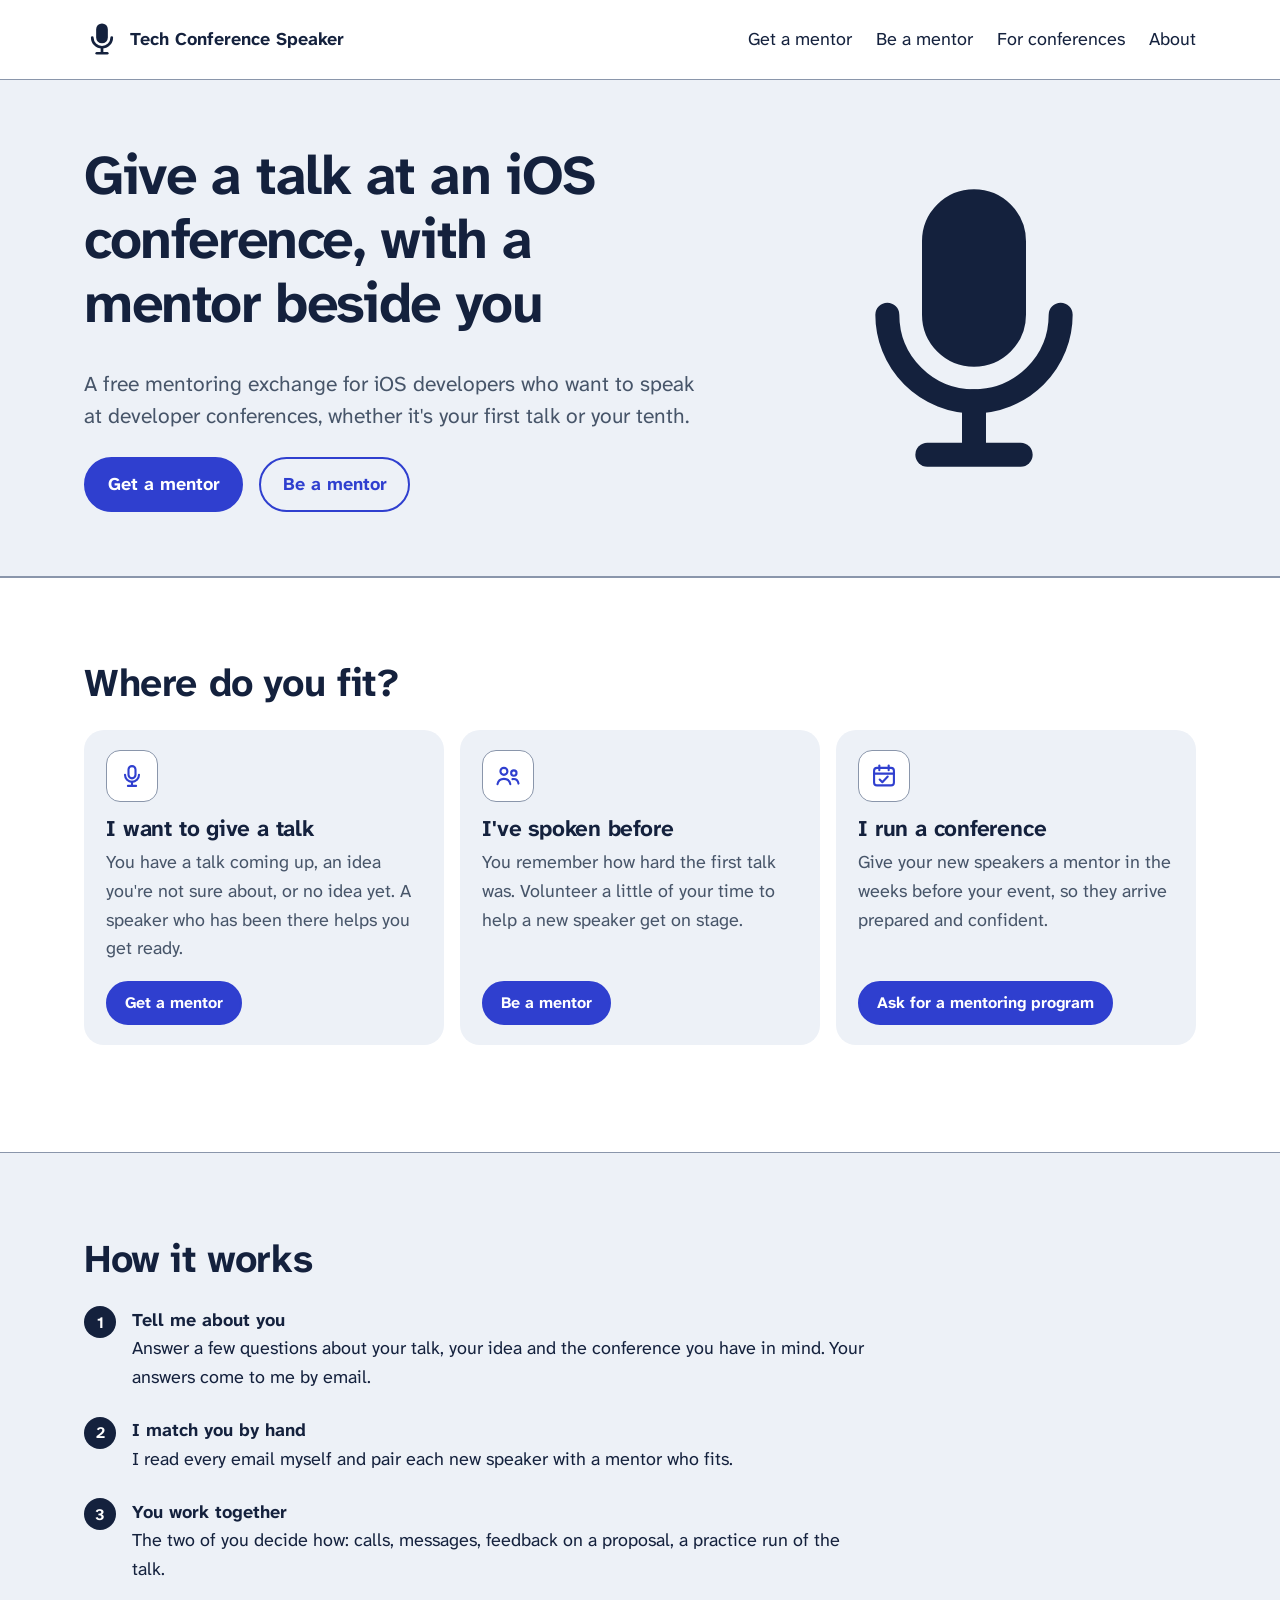
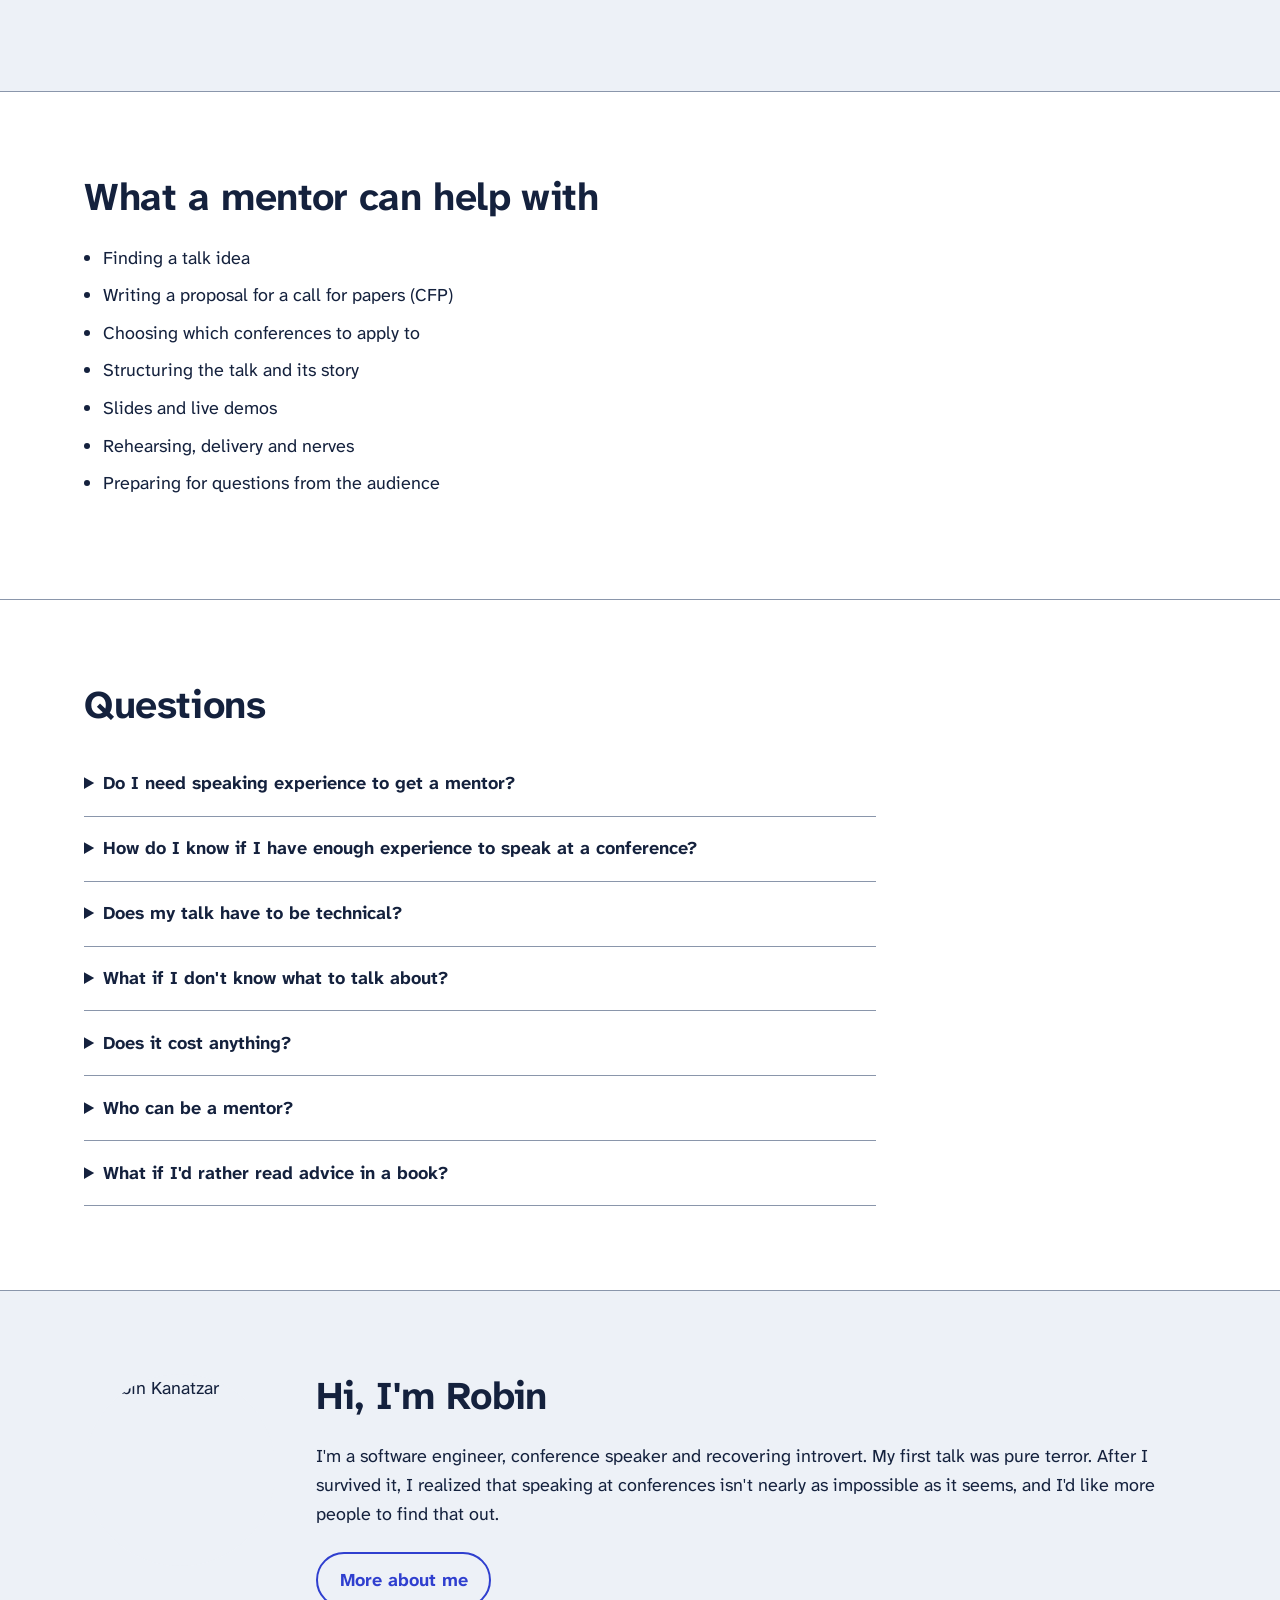
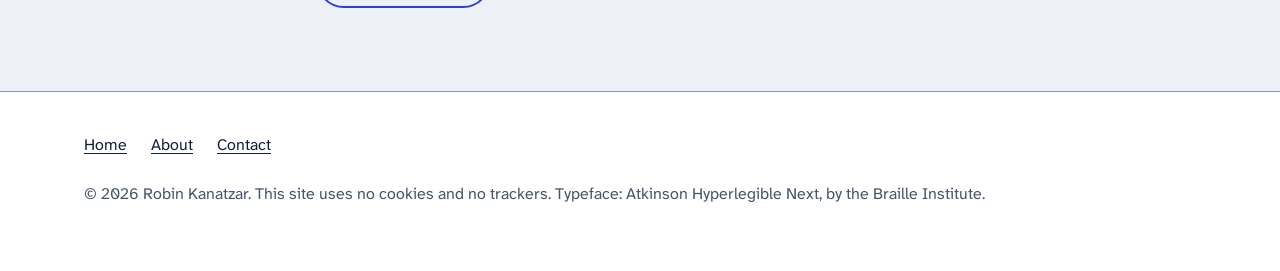
==== index.html @ 25e116e8 "First version: mentoring exchange for iOS conference speakers Home, Get a mentor, Be a mentor, For c" ====
<!DOCTYPE html>
<html lang="en">
<head>
<meta charset="utf-8">
<meta name="viewport" content="width=device-width, initial-scale=1">
<title>Tech Conference Speaker: mentoring for iOS developers who want to give a talk</title>
<meta name="description" content="A free mentoring exchange for iOS developers who want to speak at developer conferences. Get a mentor for your talk, volunteer as a mentor, or ask for a mentoring program for your conference.">
<link rel="canonical" href="https://techconferencespeaker.com/">
<meta property="og:title" content="Tech Conference Speaker: mentoring for iOS developers who want to give a talk">
<meta property="og:type" content="website">
<meta property="og:site_name" content="Tech Conference Speaker">
<meta property="og:url" content="https://techconferencespeaker.com/">
<meta property="og:description" content="A free mentoring exchange for iOS developers who want to speak at developer conferences. Get a mentor for your talk, volunteer as a mentor, or ask for a mentoring program for your conference.">
<link rel="preload" href="/fonts/atkinson-hyperlegible-next-latin-700-normal.woff2" as="font" type="font/woff2" crossorigin>
<link rel="stylesheet" href="/styles.css">
<link rel="icon" href="/favicon.svg" type="image/svg+xml">
</head>
<body>
<a class="skip" href="#main">Skip to content</a>
<header class="site-header">
  <div class="wrap">
    <a class="brand" href="/">Tech Conference Speaker</a>
    <nav class="site-nav" aria-label="Main">
      <ul>
        <li><a href="/speakers/">Get a mentor</a></li>
        <li><a href="/mentors/">Be a mentor</a></li>
        <li><a href="/conferences/">For conferences</a></li>
        <li><a href="/about/">About</a></li>
      </ul>
    </nav>
  </div>
</header>

<main id="main">
<section class="home-hero" aria-labelledby="page-title">
  <div class="wrap">
    <div class="hero-text">
      <h1 id="page-title">Give a talk at an iOS conference, with a mentor beside you</h1>
      <p class="lede">A free mentoring exchange for iOS developers who want to speak at developer conferences, whether it's your first talk or your tenth.</p>
      <div class="actions">
        <a class="button" href="/speakers/">Get a mentor</a>
        <a class="button secondary" href="/mentors/">Be a mentor</a>
      </div>
    </div>
    <span class="hero-mark" aria-hidden="true"></span>
  </div>
</section>

<section aria-labelledby="start">
  <div class="wrap">
    <h2 id="start">Where do you fit?</h2>
    <ul class="cards" role="list">
      <li class="card">
        <span class="card-icon" aria-hidden="true"><svg viewBox="0 0 24 24" width="28" height="28" fill="none" stroke="currentColor" stroke-width="1.8" stroke-linecap="round" stroke-linejoin="round"><path d="M12 3.5a3 3 0 0 0-3 3V11a3 3 0 0 0 6 0V6.5a3 3 0 0 0-3-3z"/><path d="M6 11a6 6 0 0 0 12 0"/><path d="M12 17v3.5"/><path d="M8.5 20.5h7"/></svg></span>
        <h3>I want to give a talk</h3>
        <p>You have a talk coming up, an idea you're not sure about, or no idea yet. A speaker who has been there helps you get ready.</p>
        <a class="button small" href="/speakers/">Get a mentor</a>
      </li>
      <li class="card">
        <span class="card-icon" aria-hidden="true"><svg viewBox="0 0 24 24" width="28" height="28" fill="none" stroke="currentColor" stroke-width="1.8" stroke-linecap="round" stroke-linejoin="round"><circle cx="8.5" cy="8" r="3"/><path d="M3 19c.6-3 2.8-4.5 5.5-4.5S13.400 16 14 19"/><circle cx="17" cy="9.500" r="2.300"/><path d="M15.800 14.700c2.600-.500 4.600.900 5.200 3.800"/></svg></span>
        <h3>I've spoken before</h3>
        <p>You remember how hard the first talk was. Volunteer a little of your time to help a new speaker get on stage.</p>
        <a class="button small" href="/mentors/">Be a mentor</a>
      </li>
      <li class="card">
        <span class="card-icon" aria-hidden="true"><svg viewBox="0 0 24 24" width="28" height="28" fill="none" stroke="currentColor" stroke-width="1.8" stroke-linecap="round" stroke-linejoin="round"><rect x="3.500" y="5" width="17" height="15" rx="2.500"/><path d="M3.500 10h17"/><path d="M8 3v4"/><path d="M16 3v4"/><path d="M8.300 15l2.300 2.300 4.600-4.800"/></svg></span>
        <h3>I run a conference</h3>
        <p>Give your new speakers a mentor in the weeks before your event, so they arrive prepared and confident.</p>
        <a class="button small" href="/conferences/">Ask for a mentoring program</a>
      </li>
    </ul>
  </div>
</section>

<section class="tinted" aria-labelledby="how">
  <div class="wrap">
    <h2 id="how">How it works</h2>
    <ol class="steps">
      <li><strong>Tell me about you</strong> Answer a few questions about your talk, your idea and the conference you have in mind. Your answers come to me by email.</li>
      <li><strong>I match you by hand</strong> I read every email myself and pair each new speaker with a mentor who fits.</li>
      <li><strong>You work together</strong> The two of you decide how: calls, messages, feedback on a proposal, a practice run of the talk.</li>
    </ol>
  </div>
</section>

<section aria-labelledby="help">
  <div class="wrap">
    <h2 id="help">What a mentor can help with</h2>
    <ul class="plain-list">
      <li>Finding a talk idea</li>
      <li>Writing a proposal for a call for papers (CFP)</li>
      <li>Choosing which conferences to apply to</li>
      <li>Structuring the talk and its story</li>
      <li>Slides and live demos</li>
      <li>Rehearsing, delivery and nerves</li>
      <li>Preparing for questions from the audience</li>
    </ul>
  </div>
</section>

<section aria-labelledby="faq">
  <div class="wrap">
    <h2 id="faq">Questions</h2>
    <details>
      <summary>Do I need speaking experience to get a mentor?</summary>
      <p>No. If you've never given a talk, you're exactly who this is for. If you've given a few and want to get better, you're welcome too.</p>
    </details>
    <details>
      <summary>How do I know if I have enough experience to speak at a conference?</summary>
      <p>You don't have to be an expert on everything. You need to know more than the audience about one little thing, and tell your own story.</p>
    </details>
    <details>
      <summary>Does my talk have to be technical?</summary>
      <p>Not at all. Conferences accept talks about soft skills and personal stories all the time.</p>
    </details>
    <details>
      <summary>What if I don't know what to talk about?</summary>
      <p>Say so when you write to me. Finding an idea is one of the things a mentor can help with, and most people have several good talk ideas without realizing it.</p>
    </details>
    <details>
      <summary>Does it cost anything?</summary>
      <p>No. Mentors are volunteers, and getting a mentor is free.</p>
    </details>
    <details>
      <summary>Who can be a mentor?</summary>
      <p>Anyone who has spoken at a developer conference and wants to help someone else do it. You don't need to be a famous speaker.</p>
    </details>
    <details>
      <summary>What if I'd rather read advice in a book?</summary>
      <p>As an introvert, I understand. I wrote a book called <a href="https://8149300343616.gumroad.com/l/tech-talks">Tech Talks</a> that takes you through it one step at a time.</p>
    </details>
  </div>
</section>

<section class="tinted" aria-labelledby="robin">
  <div class="wrap about-split">
    <img class="portrait" src="https://robinkanatzar.com/assets/images/image03.jpg" alt="Robin Kanatzar" width="192" height="192" loading="lazy">
    <div>
      <h2 id="robin">Hi, I'm Robin</h2>
      <p>I'm a software engineer, conference speaker and recovering introvert. My first talk was pure terror. After I survived it, I realized that speaking at conferences isn't nearly as impossible as it seems, and I'd like more people to find that out.</p>
      <div class="actions"><a class="button secondary" href="/about/">More about me</a></div>
    </div>
  </div>
</section>
</main>

<footer class="site-footer">
  <div class="wrap">
    <ul>
      <li><a href="/">Home</a></li>
      <li><a href="/about/">About</a></li>
      <li><a href="mailto:hello@robinkanatzar.com">Contact<span class="sr-only"> (opens your email app)</span></a></li>
    </ul>
    <p>© 2026 Robin Kanatzar. This site uses no cookies and no trackers. Typeface: Atkinson Hyperlegible Next, by the Braille Institute.</p>
  </div>
</footer>
</body>
</html>
---- styles.css ----
/* Tech Conference Speaker — site styles. Same design as zerotoaccessible.com.
   Type: Atkinson Hyperlegible Next (Braille Institute; made for low-vision readers), self-hosted.
   Sizes in rem so the whole page follows the reader's browser text size. */

@font-face { font-family: "Atkinson Next"; font-weight: 400; font-display: swap;
  src: url("fonts/atkinson-hyperlegible-next-latin-400-normal.woff2") format("woff2"); unicode-range: U+0000-00FF, U+0131, U+0152-0153, U+02BB-02BC, U+02C6, U+02DA, U+02DC, U+2000-206F, U+20AC, U+2122, U+2191, U+2193, U+2212, U+2215, U+FEFF, U+FFFD; }
@font-face { font-family: "Atkinson Next"; font-weight: 700; font-display: swap;
  src: url("fonts/atkinson-hyperlegible-next-latin-700-normal.woff2") format("woff2"); unicode-range: U+0000-00FF, U+0131, U+0152-0153, U+02BB-02BC, U+02C6, U+02DA, U+02DC, U+2000-206F, U+20AC, U+2122, U+2191, U+2193, U+2212, U+2215, U+FEFF, U+FFFD; }
@font-face { font-family: "Atkinson Next"; font-weight: 400; font-display: swap;
  src: url("fonts/atkinson-hyperlegible-next-latin-ext-400-normal.woff2") format("woff2"); unicode-range: U+0100-02AF, U+0304, U+0308, U+0329, U+1E00-1E9F, U+1EF2-1EFF, U+2020, U+20A0-20AB, U+20AD-20C0, U+2113, U+2C60-2C7F, U+A720-A7FF; }
@font-face { font-family: "Atkinson Next"; font-weight: 700; font-display: swap;
  src: url("fonts/atkinson-hyperlegible-next-latin-ext-700-normal.woff2") format("woff2"); unicode-range: U+0100-02AF, U+0304, U+0308, U+0329, U+1E00-1E9F, U+1EF2-1EFF, U+2020, U+20A0-20AB, U+20AD-20C0, U+2113, U+2C60-2C7F, U+A720-A7FF; }

:root {
  color-scheme: light dark;
  --ink: #14213d;        /* text, 15.9:1 on paper */
  --paper: #ffffff;
  --mist: #edf1f7;       /* panels and cards */
  --line: #8a96ab;       /* borders, 3.1:1 on paper */
  --muted: #475569;      /* secondary text, 7.6:1 on paper, 6.7:1 on mist */
  --accent: #2f3fcf;     /* links and the main button, 7.1:1; white on it 7.1:1 */
  --accent-ink: #ffffff;
  --font: "Atkinson Next", -apple-system, BlinkMacSystemFont, "Segoe UI", Roboto, sans-serif;
  --measure: 66ch;
}
@media (prefers-color-scheme: dark) {
  :root {
    --ink: #eef2f8; --paper: #0f1626; --mist: #1a2438; --line: #6f7d96; --muted: #b8c2d3;
    --accent: #9fb0ff; --accent-ink: #0f1626;
  }
}

* { box-sizing: border-box; }
html { font-size: 100%; }
body {
  margin: 0; background: var(--paper); color: var(--ink);
  font: 400 1.125rem/1.6 var(--font);
  -webkit-text-size-adjust: 100%; text-size-adjust: 100%;
}
img, svg { max-width: 100%; }
a { color: var(--accent); text-underline-offset: 0.18em; text-decoration-thickness: 0.08em; }
a:hover { text-decoration-thickness: 0.14em; }
:focus-visible { outline: 3px solid var(--accent); outline-offset: 3px; border-radius: 2px; }

.skip { position: absolute; left: 1rem; top: -10rem; background: var(--paper); color: var(--accent); padding: 0.75rem 1rem; z-index: 10; }
.skip:focus { top: 1rem; }
.sr-only { position: absolute; width: 1px; height: 1px; padding: 0; margin: -1px; overflow: hidden; clip: rect(0 0 0 0); clip-path: inset(50%); white-space: nowrap; border: 0; }

.wrap { max-width: 72rem; margin: 0 auto; padding: 0 1.25rem; }
.muted { color: var(--muted); }
.fine { color: var(--muted); font-size: 0.95rem; }

/* Header and tabs. The current tab is marked with aria-current="page" and a bar. */
.site-header { border-bottom: 1px solid var(--line); }
.site-header .wrap { display: flex; flex-wrap: wrap; gap: 0.5rem 2rem; align-items: center; justify-content: space-between; padding-block: 1rem; }
.brand { display: inline-flex; align-items: center; gap: 0.6rem; font-weight: 700; font-size: 1.125rem; color: var(--ink); text-decoration: none; }
/* The logo is white on transparent; used as a mask it takes the text colour in light and dark mode. */
.brand::before {
  content: ""; flex: none; width: 2.25rem; height: 2.25rem; background-color: currentColor;
  -webkit-mask: url("/assets/mic.svg") center / contain no-repeat;
          mask: url("/assets/mic.svg") center / contain no-repeat;
}
.site-nav ul { list-style: none; margin: 0; padding: 0; display: flex; flex-wrap: wrap; gap: 0.25rem 1.5rem; }
.site-nav a { color: var(--ink); text-decoration: none; display: inline-block; padding-block: 0.55rem 0.4rem; border-bottom: 3px solid transparent; }
.site-nav a:hover { text-decoration: underline; }
.site-nav a[aria-current="page"] { border-bottom-color: var(--accent); font-weight: 700; text-decoration: none; }

/* Type scale (1.25) */
h1, h2, h3 { line-height: 1.15; letter-spacing: -0.01em; margin: 0 0 0.6em; }
h1 { font-size: clamp(2.25rem, 1.4rem + 2.6vw, 3.5rem); font-weight: 700; letter-spacing: -0.025em; }
h2 { font-size: clamp(1.75rem, 1.4rem + 1.4vw, 2.44rem); scroll-margin-top: 1rem; }
h3 { font-size: 1.4rem; }
p { margin: 0 0 1em; }
.lede { font-size: 1.32rem; line-height: 1.5; color: var(--muted); max-width: 44ch; }

section { padding-block: clamp(3rem, 2rem + 4vw, 5.5rem); }
section + section { border-top: 1px solid var(--line); }
section .wrap > p, section .wrap > h3, section .wrap > ul.plain-list { max-width: var(--measure); }
.page-head { padding-block: clamp(2.5rem, 2rem + 3vw, 4.5rem) 0; }
.page-head + section { border-top: 0; }
.tinted { background: var(--mist); }

/* Buttons: links or buttons, at least 44 px tall */
.actions { display: flex; flex-wrap: wrap; gap: 0.75rem 1rem; margin-top: 1.5rem; }
.button {
  display: inline-flex; align-items: center; justify-content: center; min-height: 3rem;
  padding: 0.7rem 1.35rem; border-radius: 999px; font: inherit; font-weight: 700; text-decoration: none;
  border: 2px solid var(--accent); background: var(--accent); color: var(--accent-ink); cursor: pointer;
}
.button:hover { filter: brightness(1.08); }
.button.secondary { background: transparent; color: var(--accent); }
.button.small { min-height: 2.75rem; padding: 0.45rem 1.05rem; font-size: 1rem; }

/* Home hero */
.home-hero { --hero-mark: var(--ink); background: var(--mist); border-bottom: 1px solid var(--line); padding-block: 0; overflow: hidden; }
@media (prefers-color-scheme: dark) { .home-hero { --hero-mark: var(--accent); } }
.home-hero .wrap { display: grid; gap: 0 3rem; align-items: center; }
.hero-text { padding-block: clamp(2.5rem, 2rem + 3vw, 4rem) 1rem; }
.home-hero h1 { max-width: 17ch; }
.home-hero .lede { max-width: 48ch; }
/* The big logo, drawn in the text colour (decorative) */
.hero-mark { justify-self: center; width: min(13rem, 60vw); aspect-ratio: 1; margin-bottom: 2.5rem; background-color: var(--hero-mark);
  -webkit-mask: url("/assets/mic.svg") center / contain no-repeat; mask: url("/assets/mic.svg") center / contain no-repeat; }
@media (min-width: 60rem) {
  .home-hero .wrap { grid-template-columns: 1.4fr 1fr; min-height: clamp(26rem, 36vw, 34rem); }
  .hero-text { padding-block: 4rem; }
  .hero-mark { width: min(20rem, 100%); margin: 3rem 0; }
}

/* Cards */
.cards { list-style: none; margin: 0 0 1.5rem; padding: 0; display: grid; gap: 1rem; }
@media (min-width: 60rem) { .cards { grid-template-columns: repeat(3, minmax(0, 1fr)); } }
.card { background: var(--mist); border-radius: 20px; padding: 1.25rem 1.4rem; display: flex; flex-direction: column; }
.tinted .card { background: var(--paper); }
.card h3 { margin-bottom: 0.4rem; }
.card p { color: var(--muted); }
.card .button { align-self: flex-start; margin-top: auto; }
.card-icon { display: grid; place-items: center; width: 3.25rem; height: 3.25rem; margin-bottom: 0.9rem;
  border-radius: 14px; background: var(--paper); color: var(--accent); border: 1px solid var(--line); }

/* Lists */
.plain-list { padding-left: 1.2rem; margin: 0 0 1em; }
.plain-list li { margin-bottom: 0.55rem; }
.steps { counter-reset: step; list-style: none; padding: 0; margin: 1.5rem 0 0; max-width: var(--measure); }
.steps > li { counter-increment: step; position: relative; padding-left: 3rem; margin-bottom: 1.5rem; }
.steps > li::before {
  content: counter(step); position: absolute; left: 0; top: 0.05rem; width: 2rem; height: 2rem; border-radius: 50%;
  background: var(--ink); color: var(--paper); font-weight: 700; display: grid; place-items: center; font-size: 1rem;
}
.steps strong { display: block; }

/* FAQ */
details { border-bottom: 1px solid var(--line); padding-block: 0.4rem; max-width: var(--measure); }
summary { cursor: pointer; font-weight: 700; padding-block: 0.7rem; min-height: 2.75rem; }
details p { margin-top: 0.25rem; }

/* Forms. Each form builds an email; nothing is stored on this site. */
.form { max-width: 38rem; margin-top: 1.5rem; }
.field { margin: 0 0 1.5rem; padding: 0; border: 0; min-width: 0; }
.field > label, .field > legend { display: block; font-weight: 700; padding: 0; margin-bottom: 0.25rem; }
.hint { display: block; color: var(--muted); font-size: 1rem; margin: 0 0 0.4rem; }
.optional { font-weight: 400; color: var(--muted); }
.field input[type="text"], .field input[type="url"], .field textarea {
  display: block; width: 100%; min-height: 3rem; padding: 0.6rem 0.9rem; font: inherit; color: var(--ink);
  background: var(--paper); border: 2px solid var(--ink); border-radius: 12px;
}
.field textarea { min-height: 7rem; resize: vertical; }
.choice { display: flex; gap: 0.75rem; align-items: center; min-height: 2.75rem; }
.choice input { width: 1.5rem; height: 1.5rem; margin: 0; flex: none; accent-color: var(--accent); }
.form-result { margin-top: 2rem; padding: 1.25rem 1.4rem; border: 2px solid var(--accent); border-radius: 20px; background: var(--mist); }
.form-result h3 { margin-top: 0; }
.form-result textarea { display: block; width: 100%; min-height: 12rem; padding: 0.6rem 0.9rem; font: inherit; font-size: 1rem; color: var(--ink);
  background: var(--paper); border: 2px solid var(--ink); border-radius: 12px; }

/* About: photo beside the text */
.about-split { display: grid; gap: 1.5rem 2.5rem; align-items: start; }
@media (min-width: 48rem) { .about-split { grid-template-columns: auto 1fr; } }
.portrait { width: 12rem; height: 12rem; max-width: 100%; border-radius: 50%; object-fit: cover; background: var(--mist); }
.connect-links { list-style: none; padding: 0; margin: 1rem 0 0; display: flex; flex-wrap: wrap; gap: 0.75rem; }
.connect-links a { display: inline-flex; align-items: center; min-height: 2.75rem; padding: 0.4rem 1.1rem;
  border: 2px solid var(--line); border-radius: 999px; text-decoration: none; color: var(--ink); font-weight: 700; }
.connect-links a:hover { border-color: var(--accent); color: var(--accent); }

/* Footer */
.site-footer { border-top: 1px solid var(--line); padding-block: 2rem 3rem; color: var(--muted); font-size: 1rem; }
.site-footer ul { list-style: none; padding: 0; margin: 0 0 1rem; display: flex; flex-wrap: wrap; gap: 0.25rem 1.5rem; }
.site-footer a { color: var(--ink); display: inline-block; padding-block: 0.5rem; }

@media (prefers-reduced-motion: no-preference) { html { scroll-behavior: smooth; } }
@media (prefers-contrast: more) { :root { --muted: var(--ink); --line: var(--ink); } }
@media (forced-colors: active) {
  .button { border: 2px solid ButtonText; }
  .brand::before, .hero-mark { background-color: CanvasText; }
  .card, .form-result { border: 1px solid CanvasText; }
  .card-icon { color: CanvasText; border-color: CanvasText; }
  .steps > li::before { border: 1px solid CanvasText; }
}
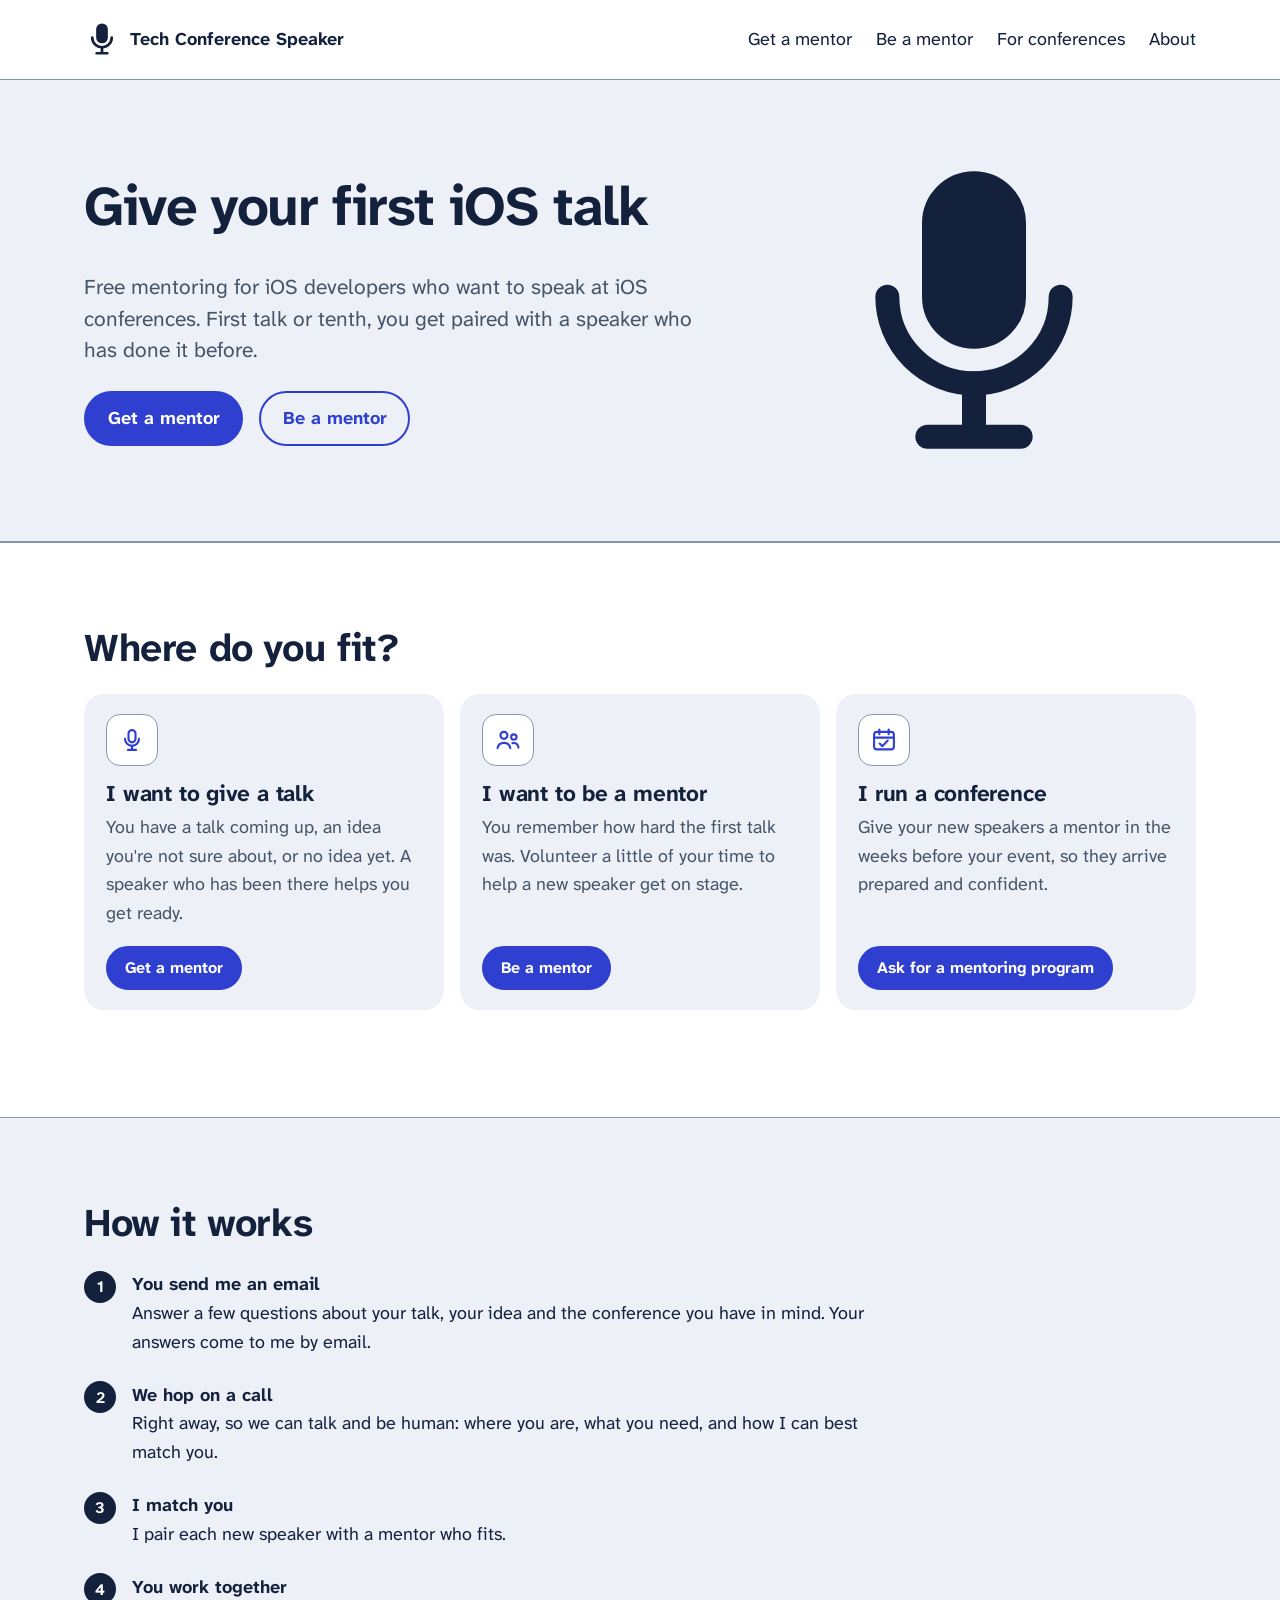
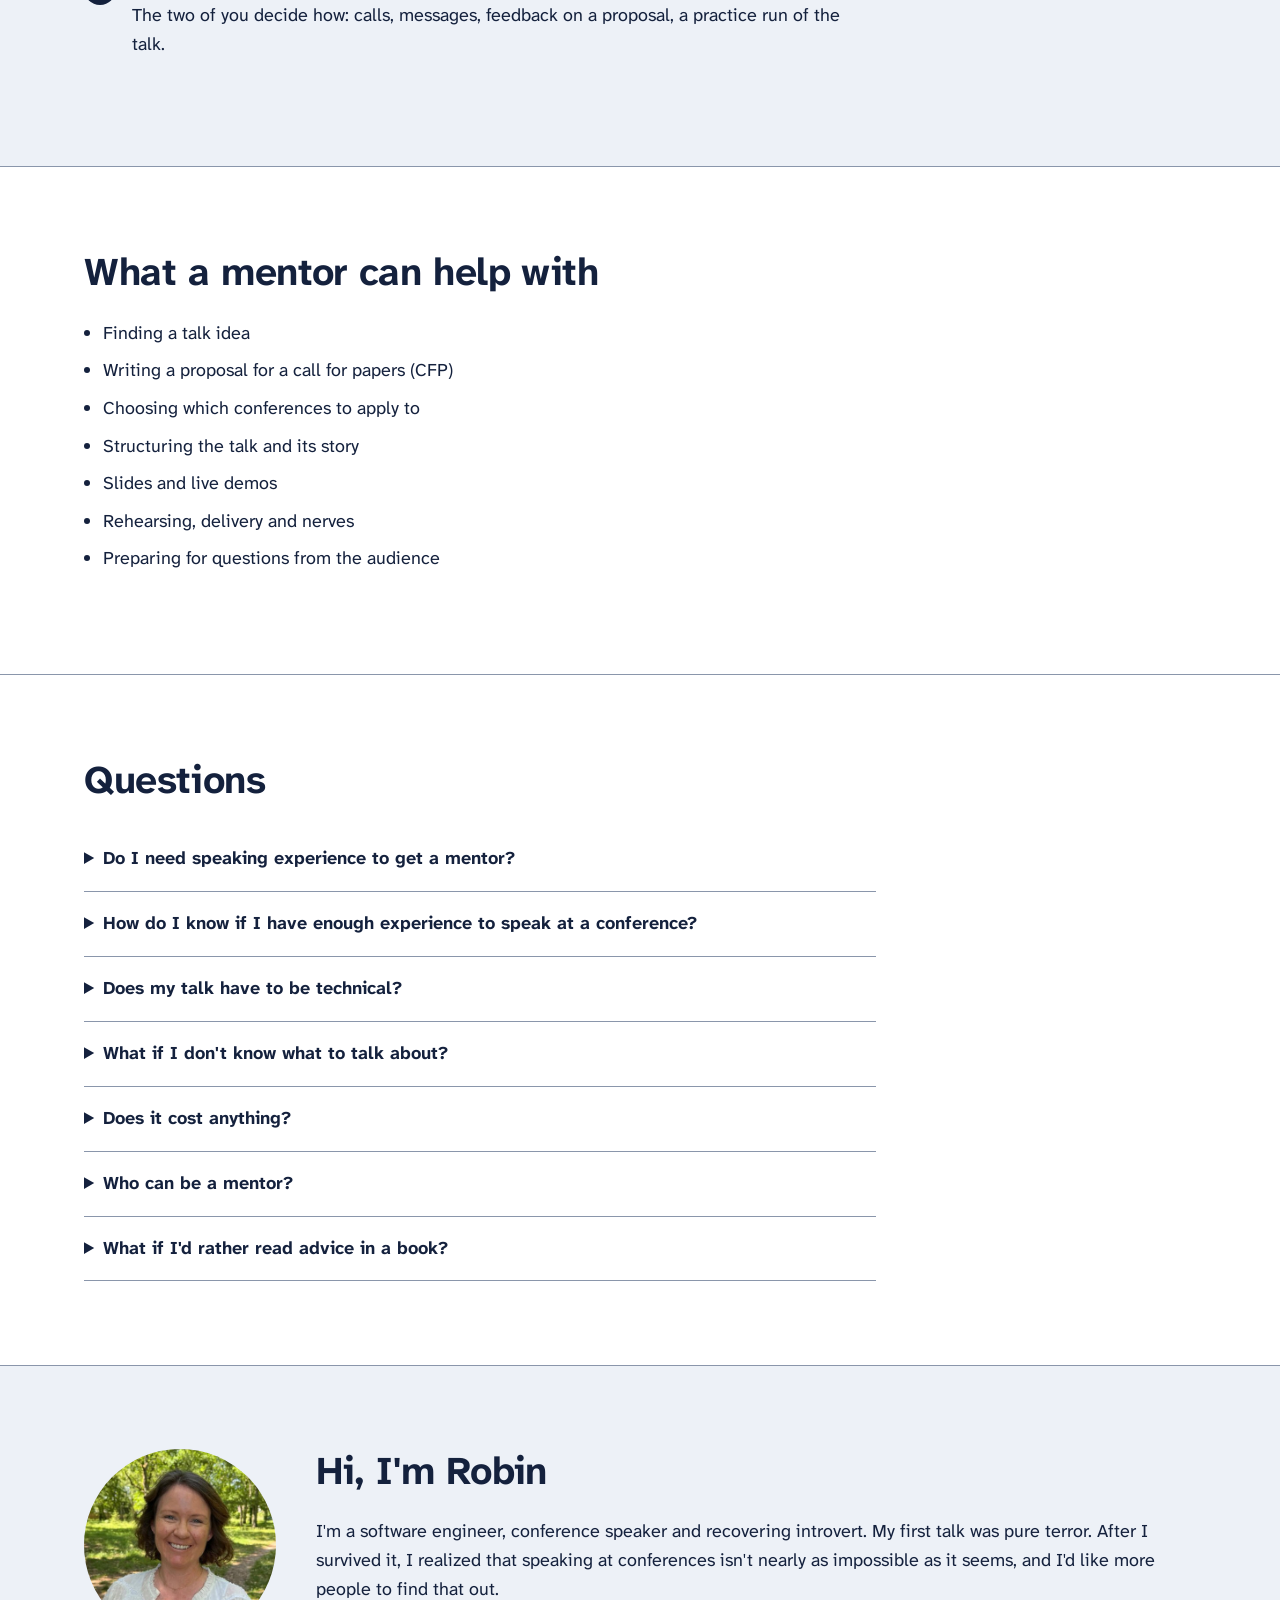
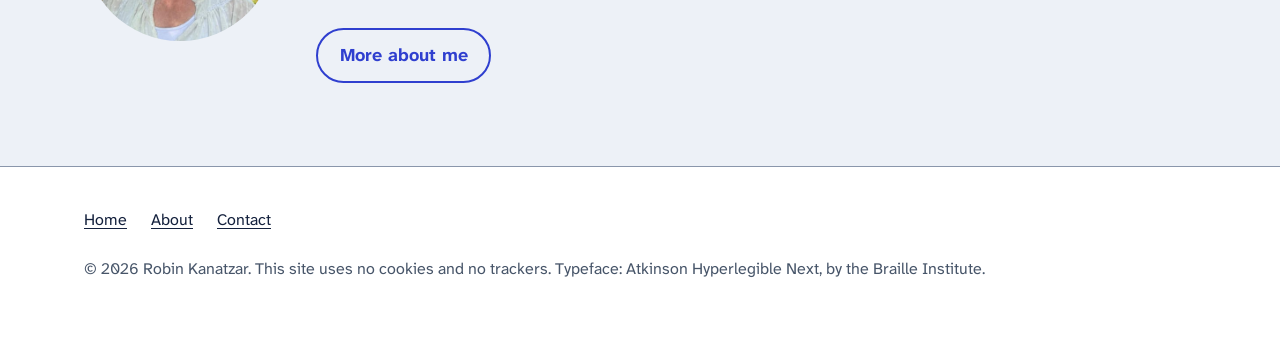
==== commit 45f90725: "Shorter headline, a call before matching, and Robin's photo hosted here - Headline: Give your first " ====
--- a/index.html
+++ b/index.html
@@ -35,8 +35,8 @@
 <section class="home-hero" aria-labelledby="page-title">
   <div class="wrap">
     <div class="hero-text">
-      <h1 id="page-title">Give a talk at an iOS conference, with a mentor beside you</h1>
-      <p class="lede">A free mentoring exchange for iOS developers who want to speak at developer conferences, whether it's your first talk or your tenth.</p>
+      <h1 id="page-title">Give your first iOS talk</h1>
+      <p class="lede">Free mentoring for iOS developers who want to speak at iOS conferences. First talk or tenth, you get paired with a speaker who has done it before.</p>
       <div class="actions">
         <a class="button" href="/speakers/">Get a mentor</a>
         <a class="button secondary" href="/mentors/">Be a mentor</a>
@@ -58,7 +58,7 @@
       </li>
       <li class="card">
         <span class="card-icon" aria-hidden="true"><svg viewBox="0 0 24 24" width="28" height="28" fill="none" stroke="currentColor" stroke-width="1.8" stroke-linecap="round" stroke-linejoin="round"><circle cx="8.5" cy="8" r="3"/><path d="M3 19c.6-3 2.8-4.5 5.5-4.5S13.400 16 14 19"/><circle cx="17" cy="9.500" r="2.300"/><path d="M15.800 14.700c2.600-.500 4.600.900 5.200 3.800"/></svg></span>
-        <h3>I've spoken before</h3>
+        <h3>I want to be a mentor</h3>
         <p>You remember how hard the first talk was. Volunteer a little of your time to help a new speaker get on stage.</p>
         <a class="button small" href="/mentors/">Be a mentor</a>
       </li>
@@ -76,8 +76,9 @@
   <div class="wrap">
     <h2 id="how">How it works</h2>
     <ol class="steps">
-      <li><strong>Tell me about you</strong> Answer a few questions about your talk, your idea and the conference you have in mind. Your answers come to me by email.</li>
-      <li><strong>I match you by hand</strong> I read every email myself and pair each new speaker with a mentor who fits.</li>
+      <li><strong>You send me an email</strong> Answer a few questions about your talk, your idea and the conference you have in mind. Your answers come to me by email.</li>
+      <li><strong>We hop on a call</strong> Right away, so we can talk and be human: where you are, what you need, and how I can best match you.</li>
+      <li><strong>I match you</strong> I pair each new speaker with a mentor who fits.</li>
       <li><strong>You work together</strong> The two of you decide how: calls, messages, feedback on a proposal, a practice run of the talk.</li>
     </ol>
   </div>
@@ -134,7 +135,7 @@
 
 <section class="tinted" aria-labelledby="robin">
   <div class="wrap about-split">
-    <img class="portrait" src="https://robinkanatzar.com/assets/images/image03.jpg" alt="Robin Kanatzar" width="192" height="192" loading="lazy">
+    <img class="portrait" src="/assets/robin.jpg" alt="Robin Kanatzar" width="192" height="192" loading="lazy">
     <div>
       <h2 id="robin">Hi, I'm Robin</h2>
       <p>I'm a software engineer, conference speaker and recovering introvert. My first talk was pure terror. After I survived it, I realized that speaking at conferences isn't nearly as impossible as it seems, and I'd like more people to find that out.</p>
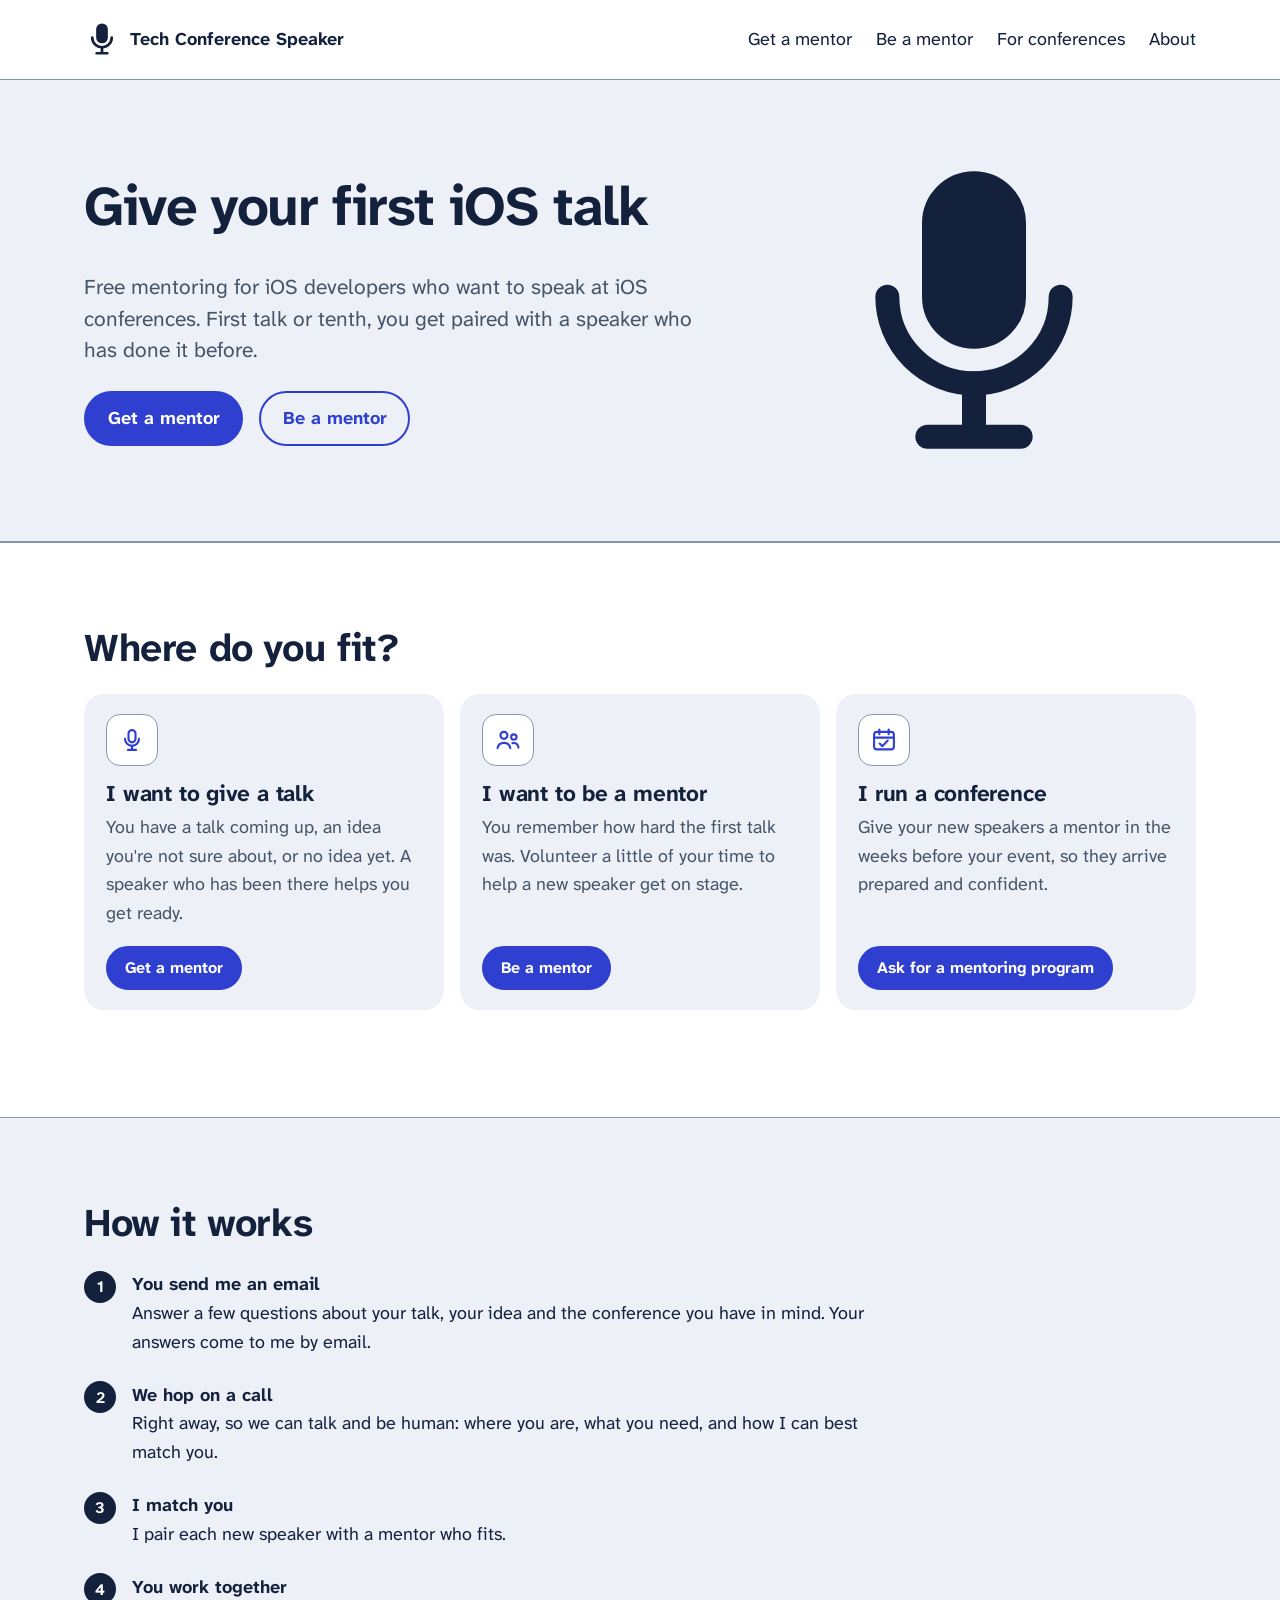
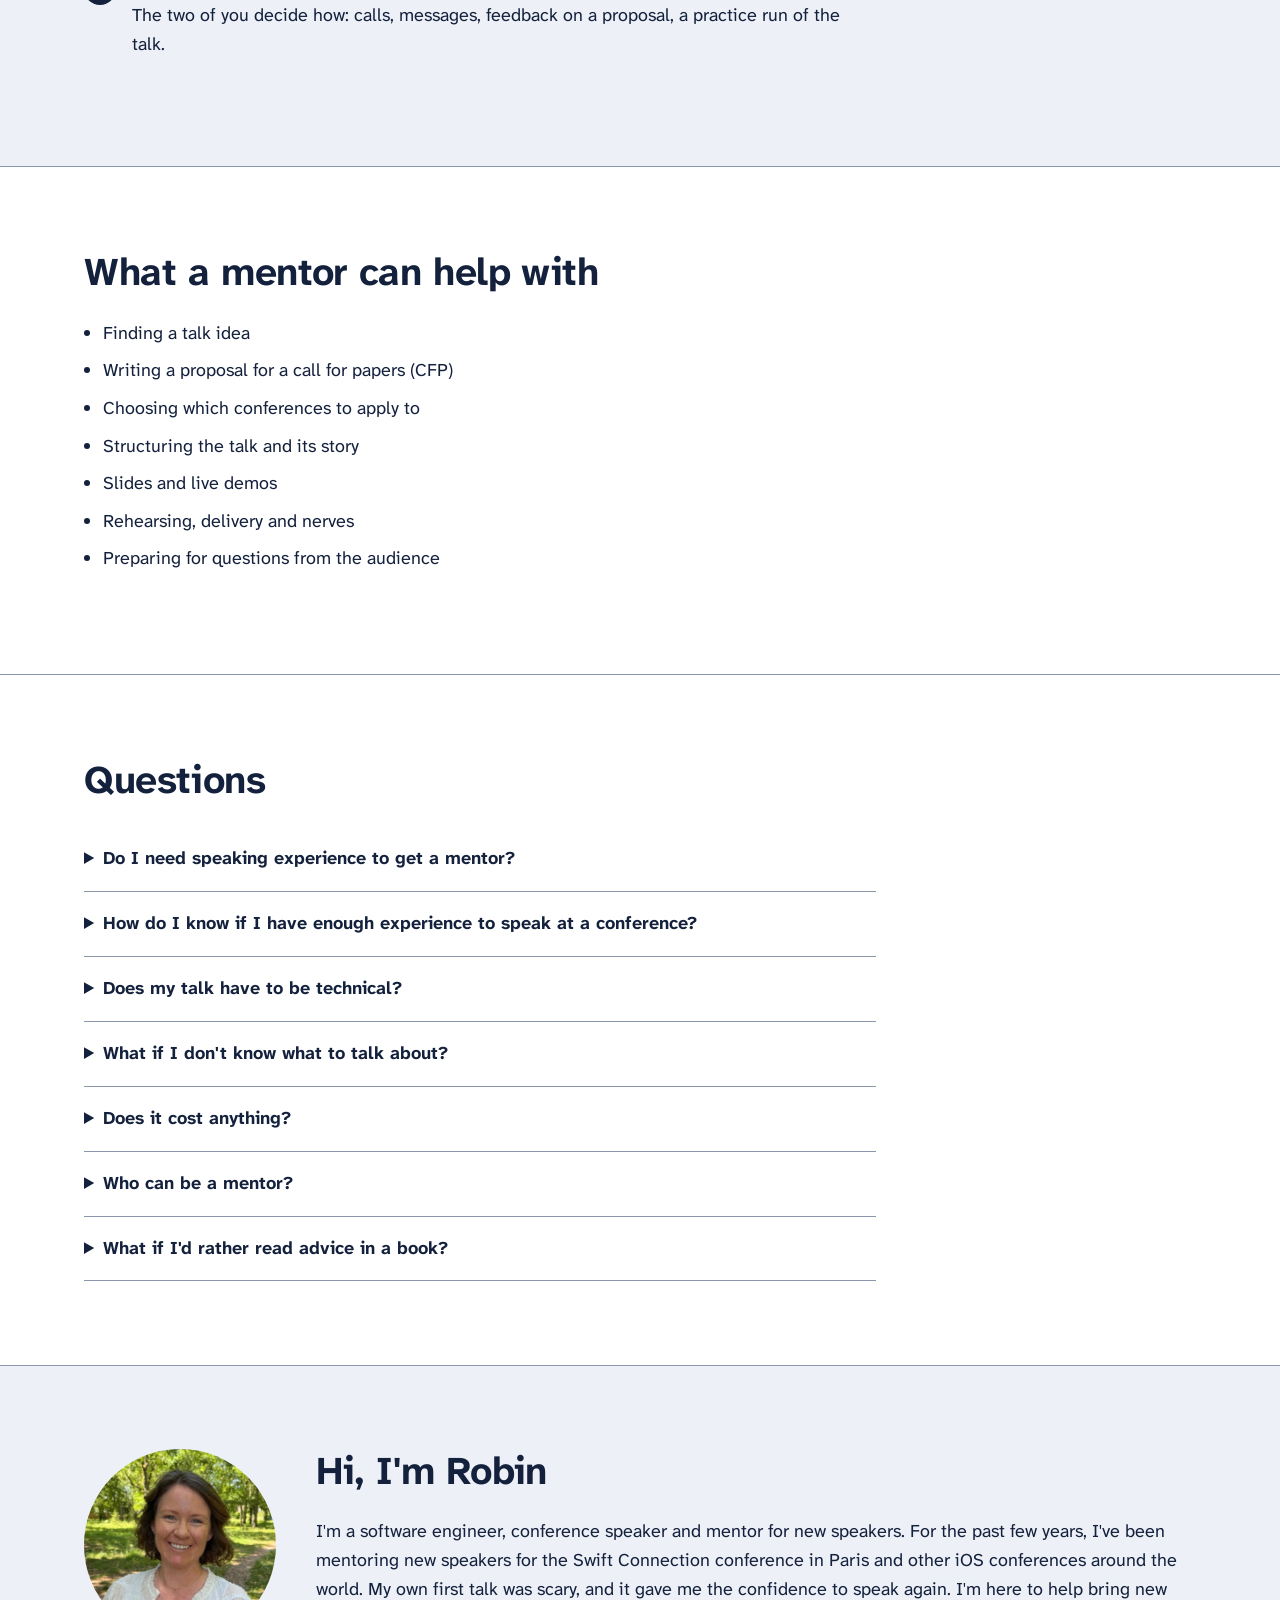
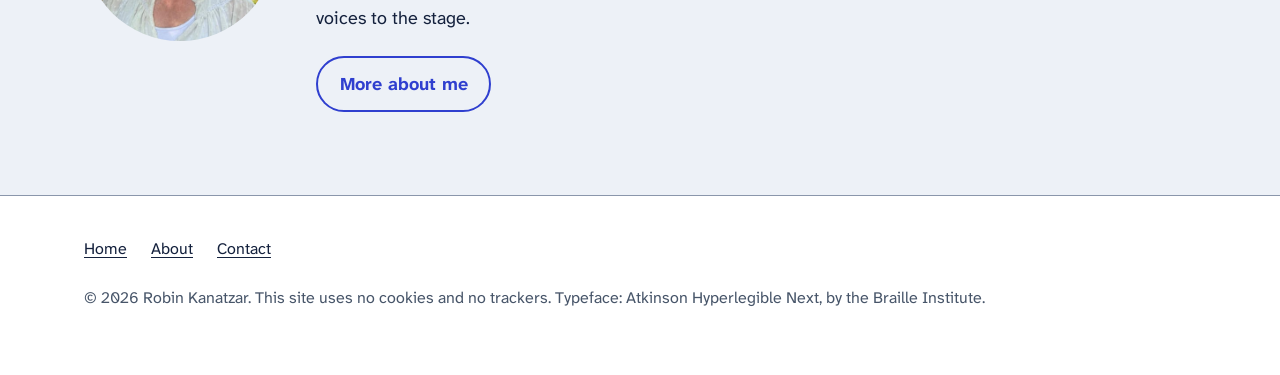
==== commit 4f4c37c0: "Conferences: mentoring for first-time speakers only; new About text; book cover - Remove the diversi" ====
--- a/index.html
+++ b/index.html
@@ -128,7 +128,13 @@
     </details>
     <details>
       <summary>What if I'd rather read advice in a book?</summary>
-      <p>As an introvert, I understand. I wrote a book called <a href="https://8149300343616.gumroad.com/l/tech-talks">Tech Talks</a> that takes you through it one step at a time.</p>
+      <div class="book-split">
+        <img class="book-cover" src="/assets/tech-talks-cover.jpg" alt="Cover of the book Tech Talks: How to get started speaking at technical conferences, by Robin Kanatzar. A silver microphone on a dark red background." width="480" height="766" loading="lazy">
+        <div>
+          <p>As an introvert, I understand. I wrote a book called Tech Talks that takes you through it one step at a time.</p>
+          <div class="actions"><a class="button secondary small" href="https://8149300343616.gumroad.com/l/tech-talks">Get Tech Talks on Gumroad</a></div>
+        </div>
+      </div>
     </details>
   </div>
 </section>
@@ -138,7 +144,7 @@
     <img class="portrait" src="/assets/robin.jpg" alt="Robin Kanatzar" width="192" height="192" loading="lazy">
     <div>
       <h2 id="robin">Hi, I'm Robin</h2>
-      <p>I'm a software engineer, conference speaker and recovering introvert. My first talk was pure terror. After I survived it, I realized that speaking at conferences isn't nearly as impossible as it seems, and I'd like more people to find that out.</p>
+      <p>I'm a software engineer, conference speaker and mentor for new speakers. For the past few years, I've been mentoring new speakers for the Swift Connection conference in Paris and other iOS conferences around the world. My own first talk was scary, and it gave me the confidence to speak again. I'm here to help bring new voices to the stage.</p>
       <div class="actions"><a class="button secondary" href="/about/">More about me</a></div>
     </div>
   </div>
--- a/styles.css
+++ b/styles.css
@@ -156,6 +156,12 @@
 .about-split { display: grid; gap: 1.5rem 2.5rem; align-items: start; }
 @media (min-width: 48rem) { .about-split { grid-template-columns: auto 1fr; } }
 .portrait { width: 12rem; height: 12rem; max-width: 100%; border-radius: 50%; object-fit: cover; background: var(--mist); }
+.book-split { display: grid; gap: 1.5rem 2.5rem; align-items: center; }
+@media (min-width: 36rem) { .book-split { grid-template-columns: auto 1fr; } }
+.book-split h2 { margin-top: 0; }
+.book-cover { width: 10rem; height: auto; max-width: 100%; border-radius: 6px; border: 1px solid var(--line); box-shadow: 0 6px 18px rgb(20 33 61 / 0.18); }
+details .book-split { margin-top: 0.75rem; }
+details .book-cover { width: 7rem; }
 .connect-links { list-style: none; padding: 0; margin: 1rem 0 0; display: flex; flex-wrap: wrap; gap: 0.75rem; }
 .connect-links a { display: inline-flex; align-items: center; min-height: 2.75rem; padding: 0.4rem 1.1rem;
   border: 2px solid var(--line); border-radius: 999px; text-decoration: none; color: var(--ink); font-weight: 700; }
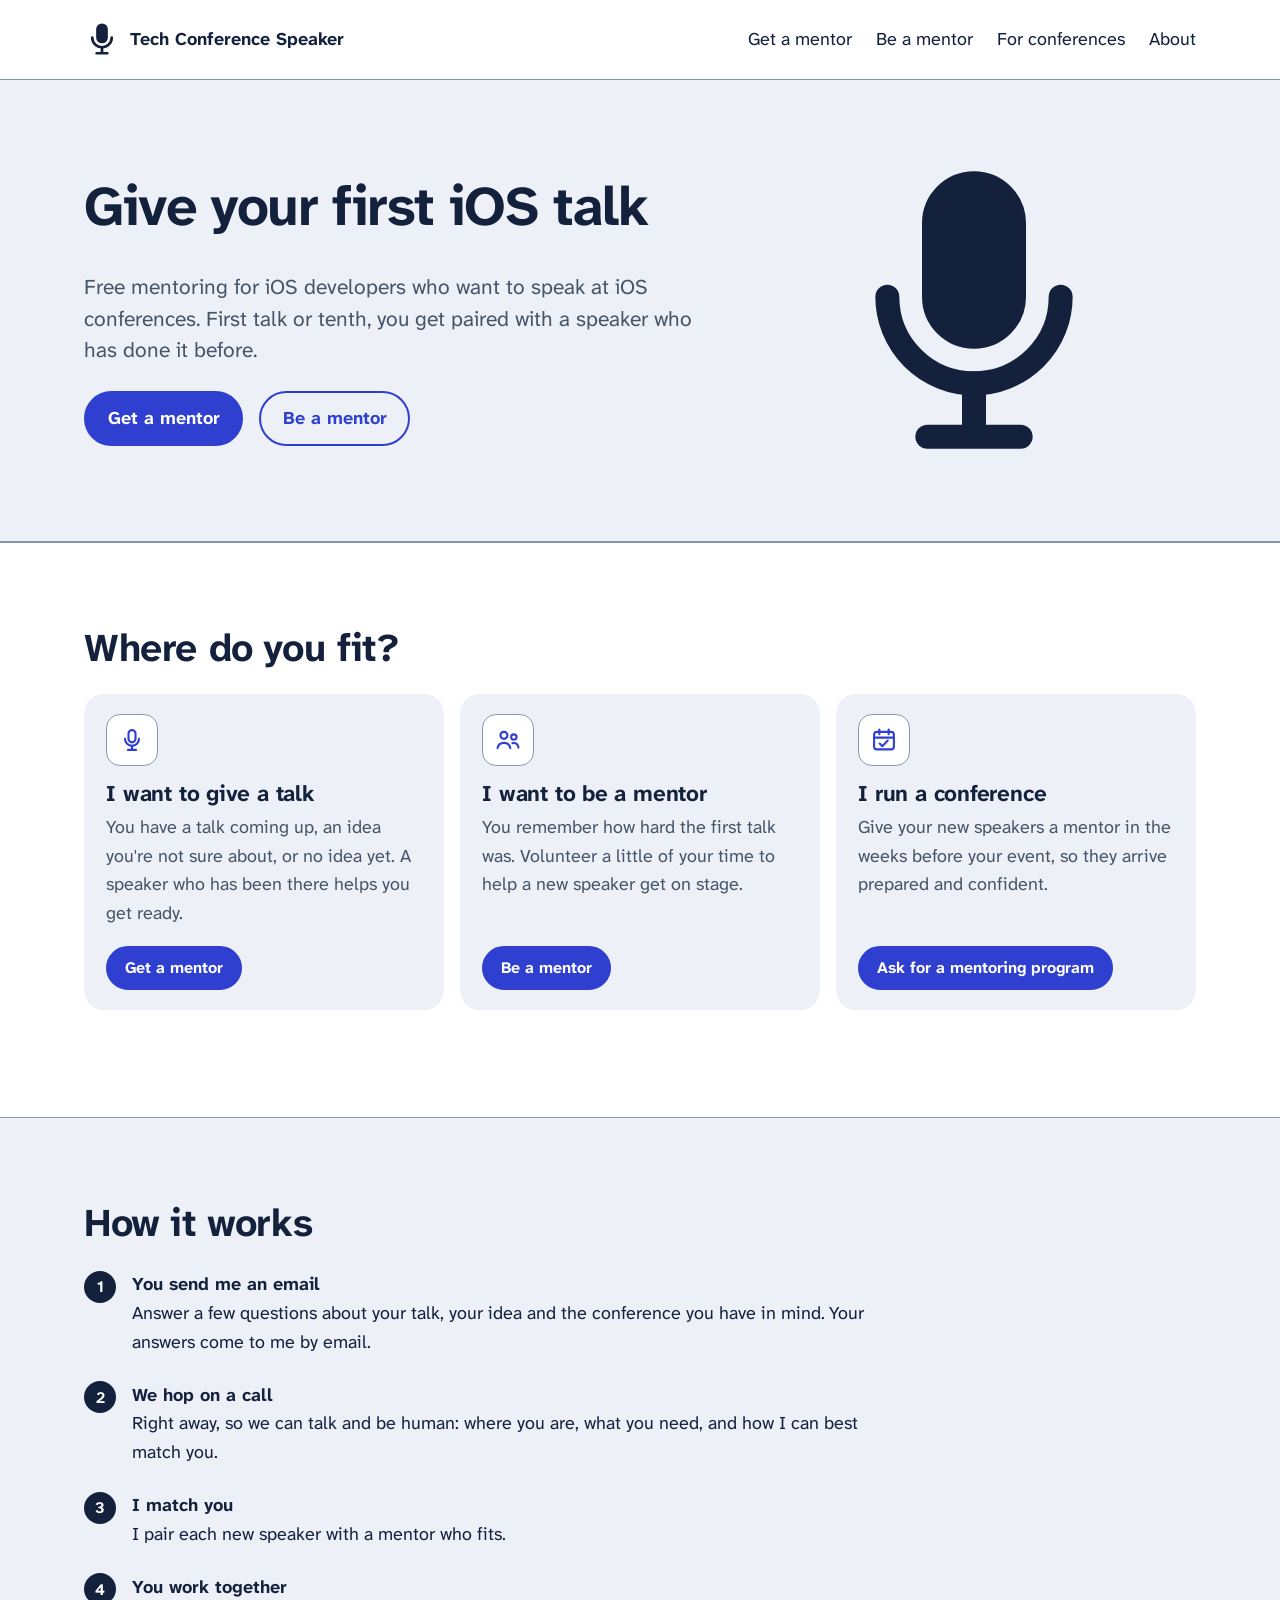
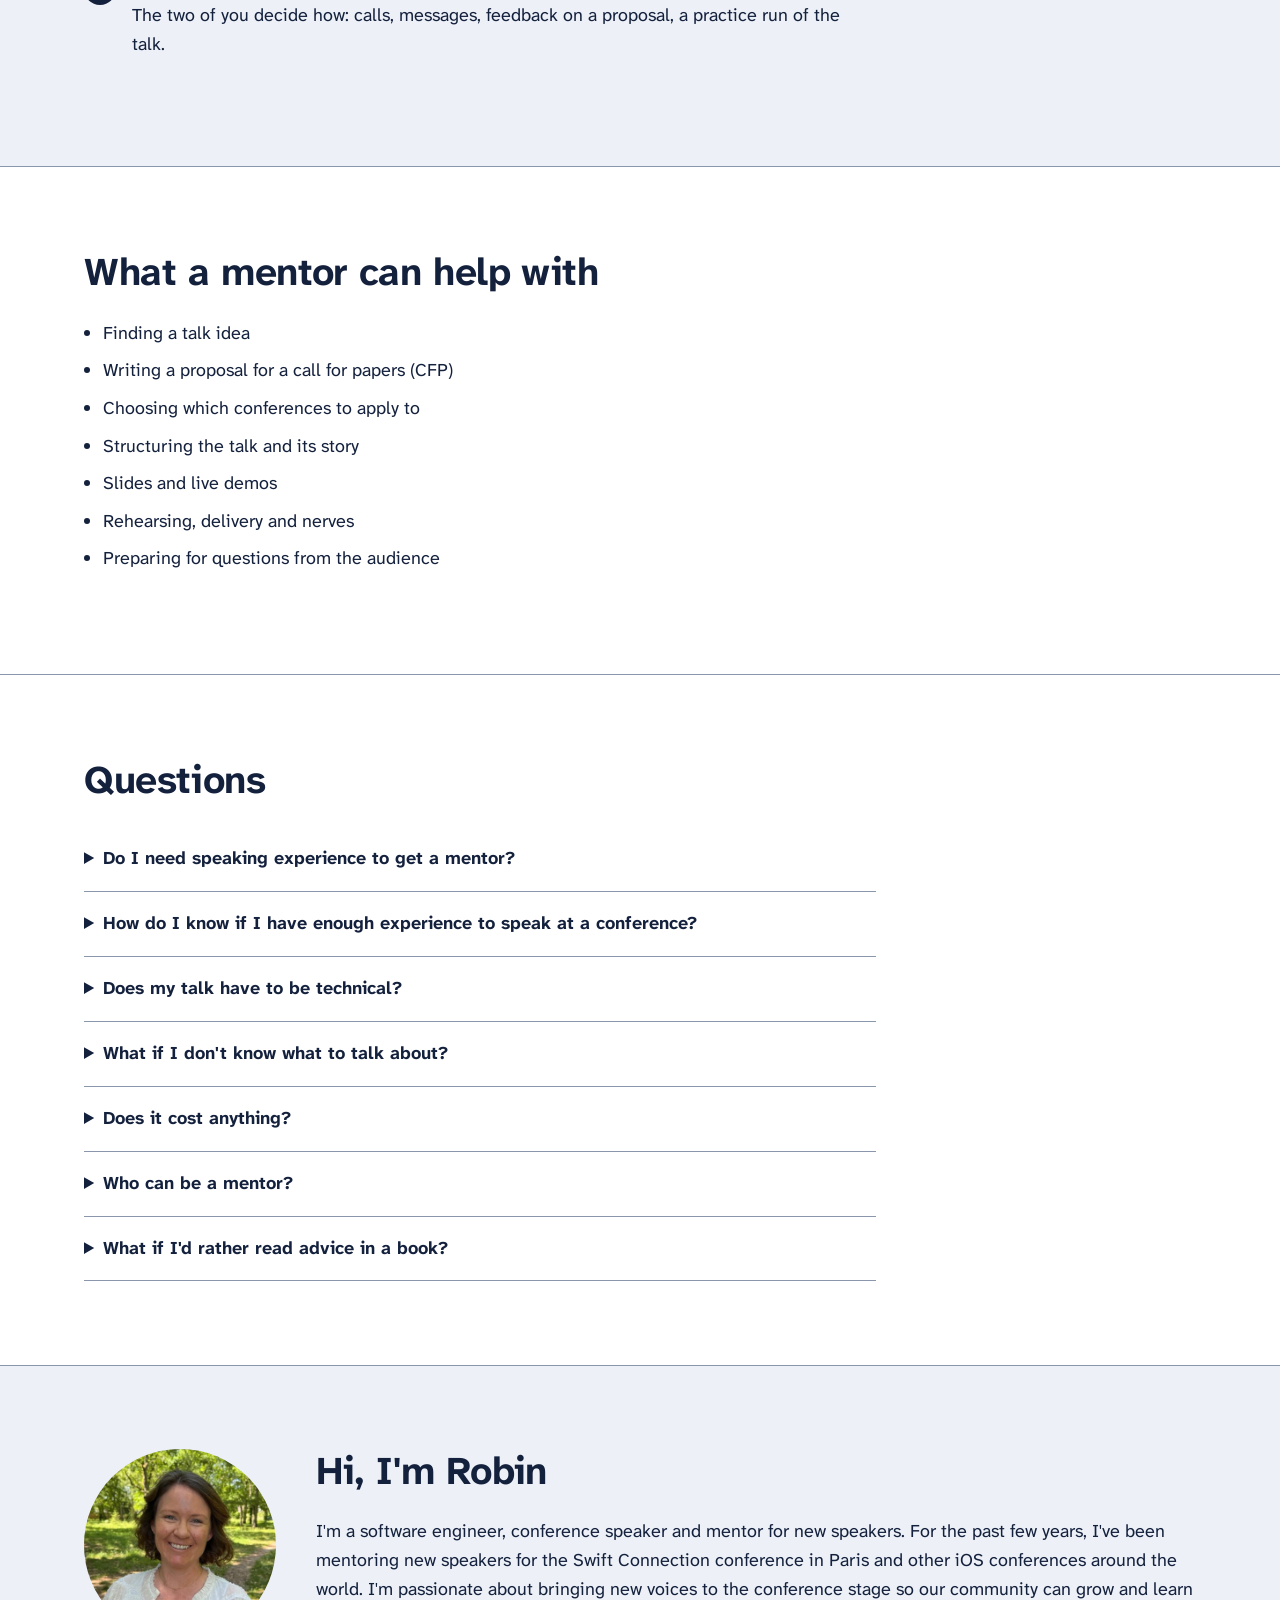
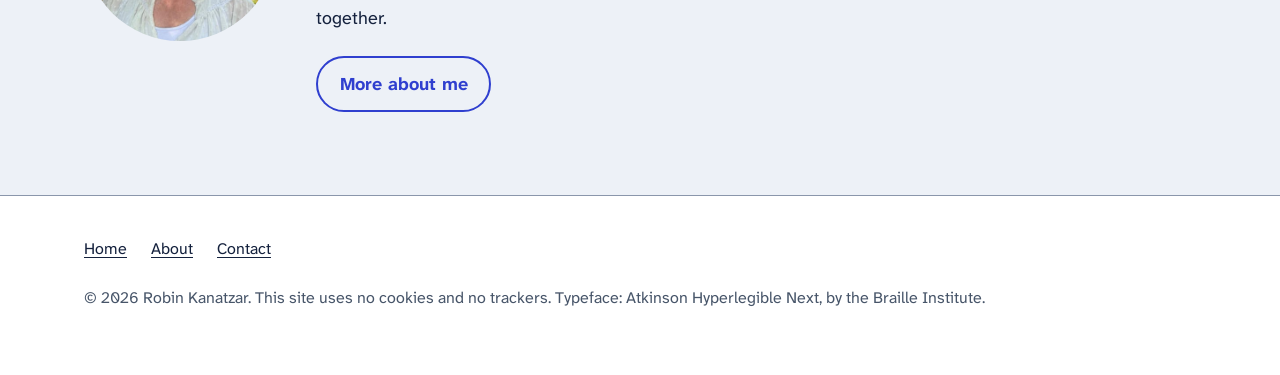
==== commit b6ce3d2e: "Home: new closing line in the About section Co-Authored-By: Claude Fable 5.2 <noreply@anthropic.com>" ====
--- a/index.html
+++ b/index.html
@@ -14,6 +14,7 @@
 <link rel="preload" href="/fonts/atkinson-hyperlegible-next-latin-700-normal.woff2" as="font" type="font/woff2" crossorigin>
 <link rel="stylesheet" href="/styles.css">
 <link rel="icon" href="/favicon.svg" type="image/svg+xml">
+  <script async src="https://cdn.telemetrydeck.com/websdk/telemetrydeck.min.js" data-app-id="FC92B370-BA26-4645-B8F5-B3A3AD2EBDC9"></script>
 </head>
 <body>
 <a class="skip" href="#main">Skip to content</a>
@@ -144,7 +145,7 @@
     <img class="portrait" src="/assets/robin.jpg" alt="Robin Kanatzar" width="192" height="192" loading="lazy">
     <div>
       <h2 id="robin">Hi, I'm Robin</h2>
-      <p>I'm a software engineer, conference speaker and mentor for new speakers. For the past few years, I've been mentoring new speakers for the Swift Connection conference in Paris and other iOS conferences around the world. My own first talk was scary, and it gave me the confidence to speak again. I'm here to help bring new voices to the stage.</p>
+      <p>I'm a software engineer, conference speaker and mentor for new speakers. For the past few years, I've been mentoring new speakers for the Swift Connection conference in Paris and other iOS conferences around the world. I'm passionate about bringing new voices to the conference stage so our community can grow and learn together.</p>
       <div class="actions"><a class="button secondary" href="/about/">More about me</a></div>
     </div>
   </div>
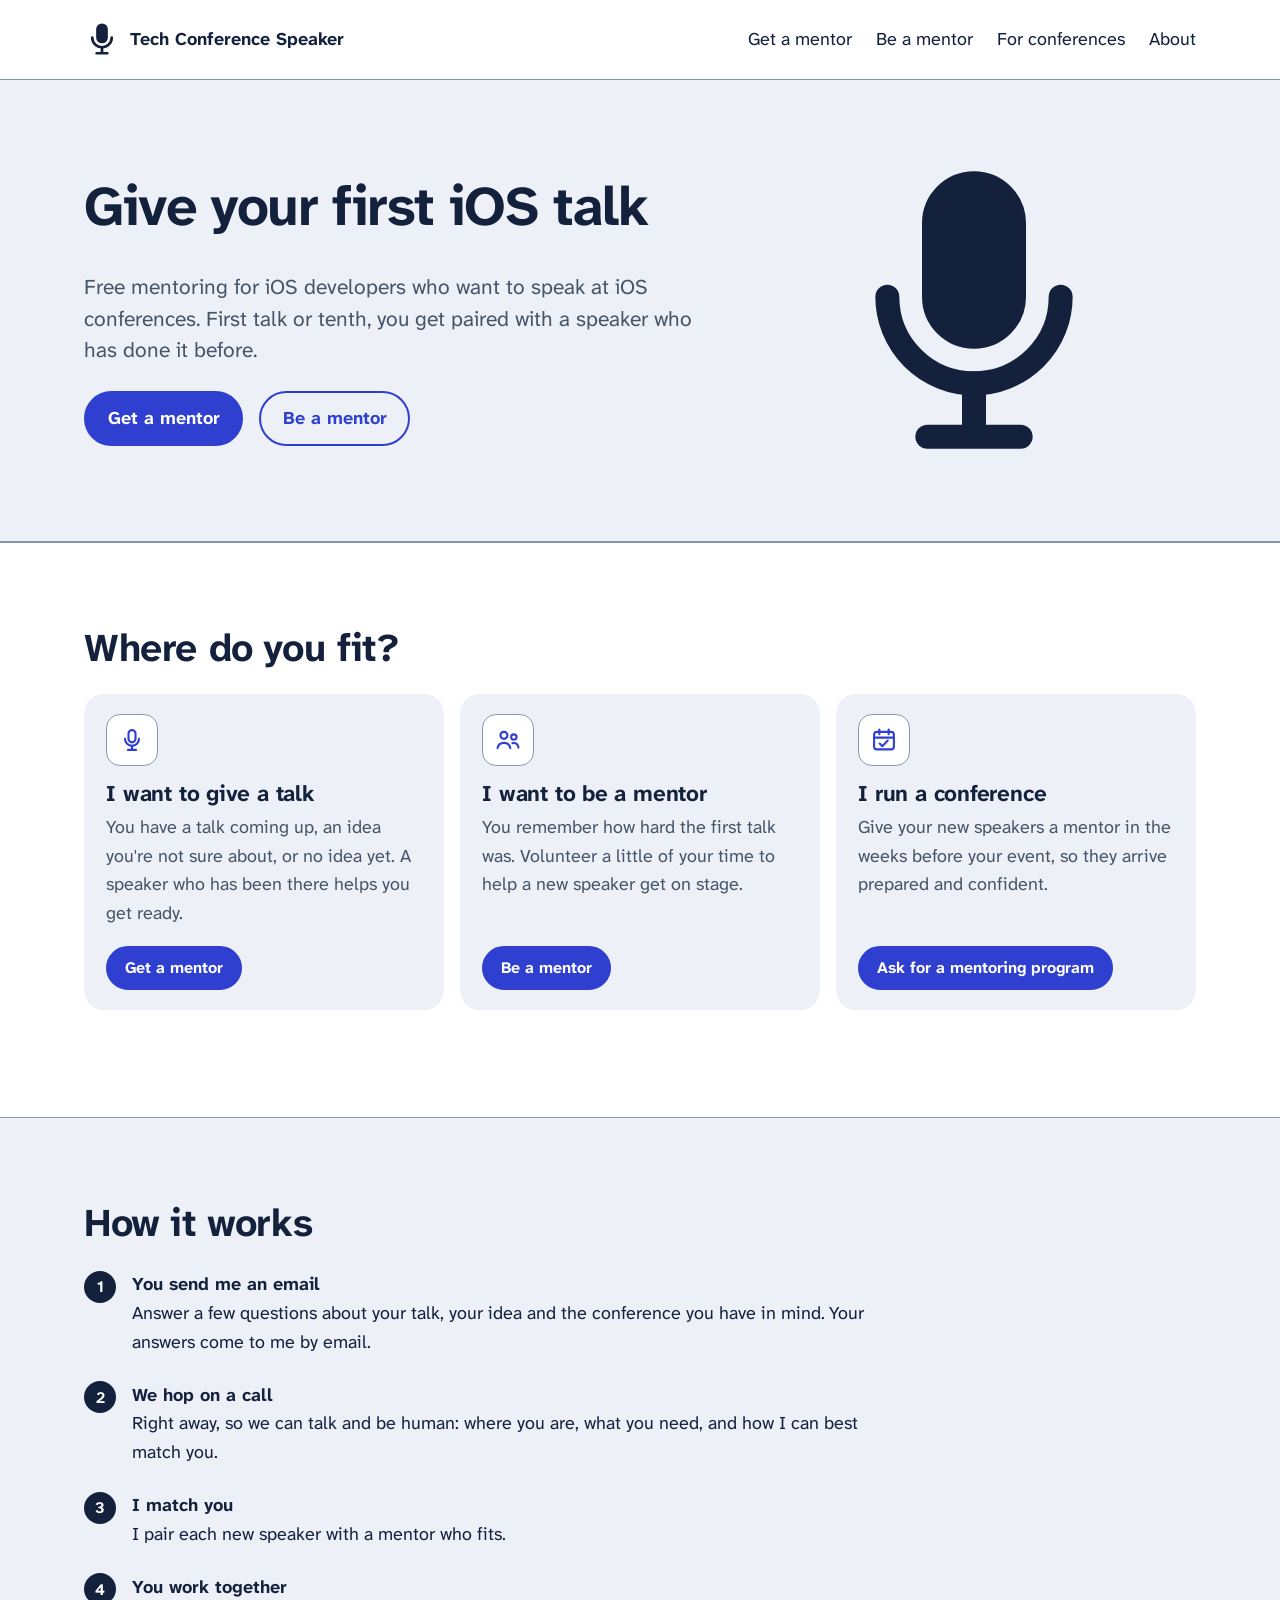
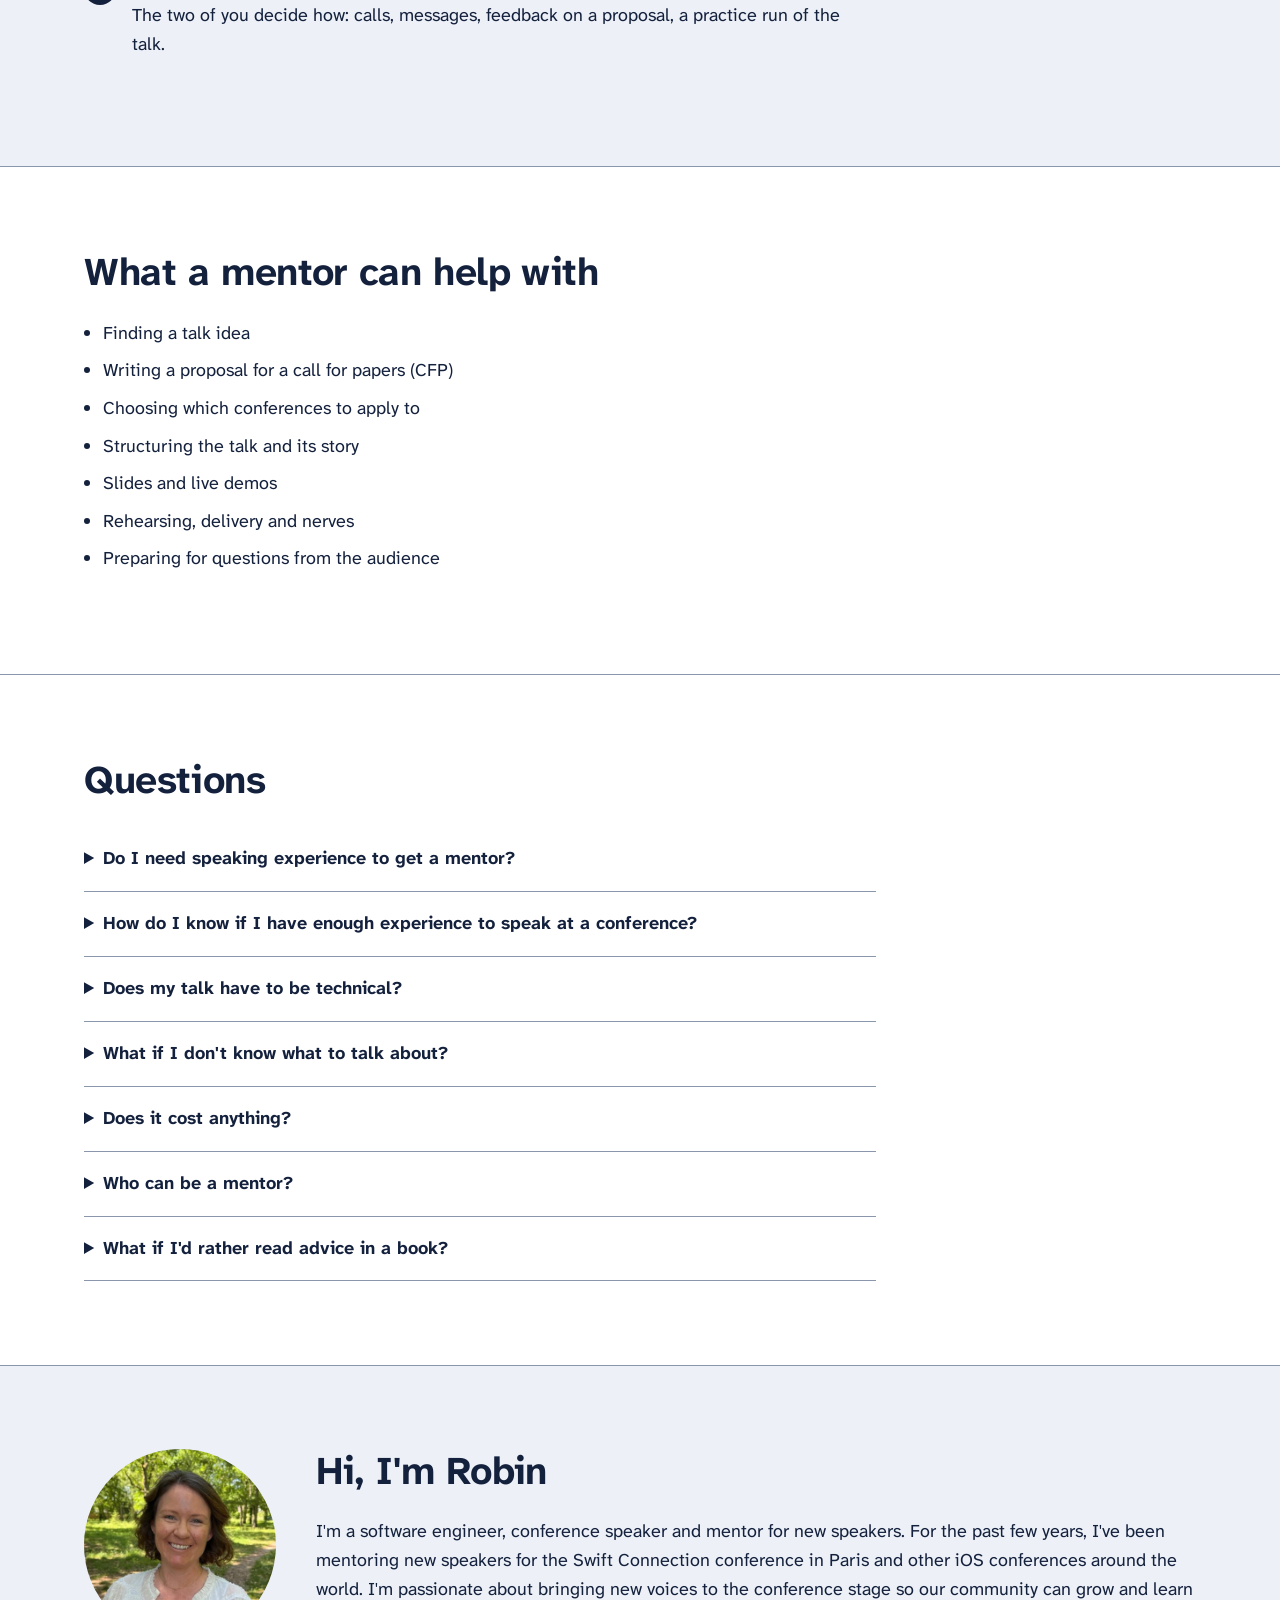
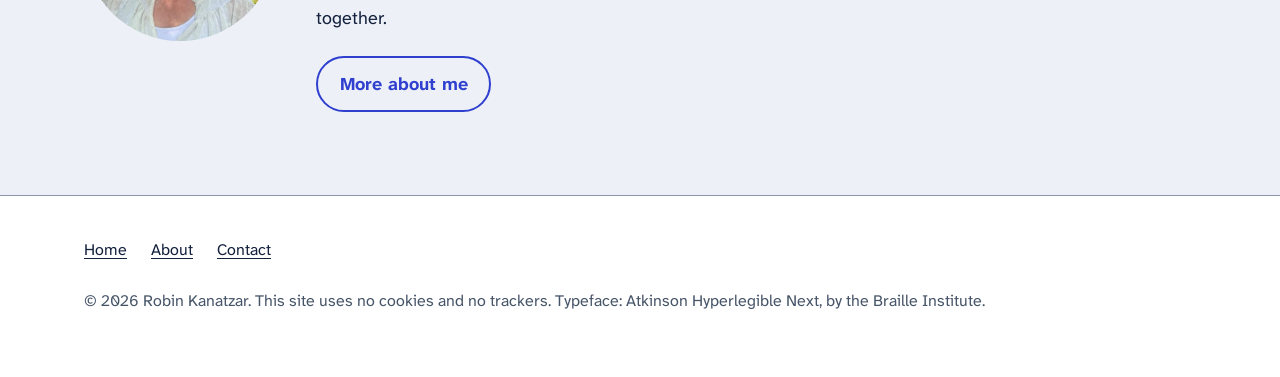
==== commit d6018e01: "Accessibility pass: required fields named, length limits stated, bigger targets - Required fields sa" ====
--- a/index.html
+++ b/index.html
@@ -76,7 +76,7 @@
 <section class="tinted" aria-labelledby="how">
   <div class="wrap">
     <h2 id="how">How it works</h2>
-    <ol class="steps">
+    <ol class="steps" role="list">
       <li><strong>You send me an email</strong> Answer a few questions about your talk, your idea and the conference you have in mind. Your answers come to me by email.</li>
       <li><strong>We hop on a call</strong> Right away, so we can talk and be human: where you are, what you need, and how I can best match you.</li>
       <li><strong>I match you</strong> I pair each new speaker with a mentor who fits.</li>
--- a/styles.css
+++ b/styles.css
@@ -53,7 +53,7 @@
 /* Header and tabs. The current tab is marked with aria-current="page" and a bar. */
 .site-header { border-bottom: 1px solid var(--line); }
 .site-header .wrap { display: flex; flex-wrap: wrap; gap: 0.5rem 2rem; align-items: center; justify-content: space-between; padding-block: 1rem; }
-.brand { display: inline-flex; align-items: center; gap: 0.6rem; font-weight: 700; font-size: 1.125rem; color: var(--ink); text-decoration: none; }
+.brand { display: inline-flex; align-items: center; min-height: 2.75rem; gap: 0.6rem; font-weight: 700; font-size: 1.125rem; color: var(--ink); text-decoration: none; }
 /* The logo is white on transparent; used as a mask it takes the text colour in light and dark mode. */
 .brand::before {
   content: ""; flex: none; width: 2.25rem; height: 2.25rem; background-color: currentColor;
@@ -170,12 +170,15 @@
 /* Footer */
 .site-footer { border-top: 1px solid var(--line); padding-block: 2rem 3rem; color: var(--muted); font-size: 1rem; }
 .site-footer ul { list-style: none; padding: 0; margin: 0 0 1rem; display: flex; flex-wrap: wrap; gap: 0.25rem 1.5rem; }
-.site-footer a { color: var(--ink); display: inline-block; padding-block: 0.5rem; }
+.site-footer a { color: var(--ink); display: inline-flex; align-items: center; min-height: 2.75rem; }
 
 @media (prefers-reduced-motion: no-preference) { html { scroll-behavior: smooth; } }
 @media (prefers-contrast: more) { :root { --muted: var(--ink); --line: var(--ink); } }
 @media (forced-colors: active) {
   .button { border: 2px solid ButtonText; }
+  /* transparent borders turn visible here, so hide the bar on tabs that aren't the current page */
+  .site-nav a { border-bottom-color: Canvas; }
+  .site-nav a[aria-current="page"] { border-bottom-color: LinkText; }
   .brand::before, .hero-mark { background-color: CanvasText; }
   .card, .form-result { border: 1px solid CanvasText; }
   .card-icon { color: CanvasText; border-color: CanvasText; }
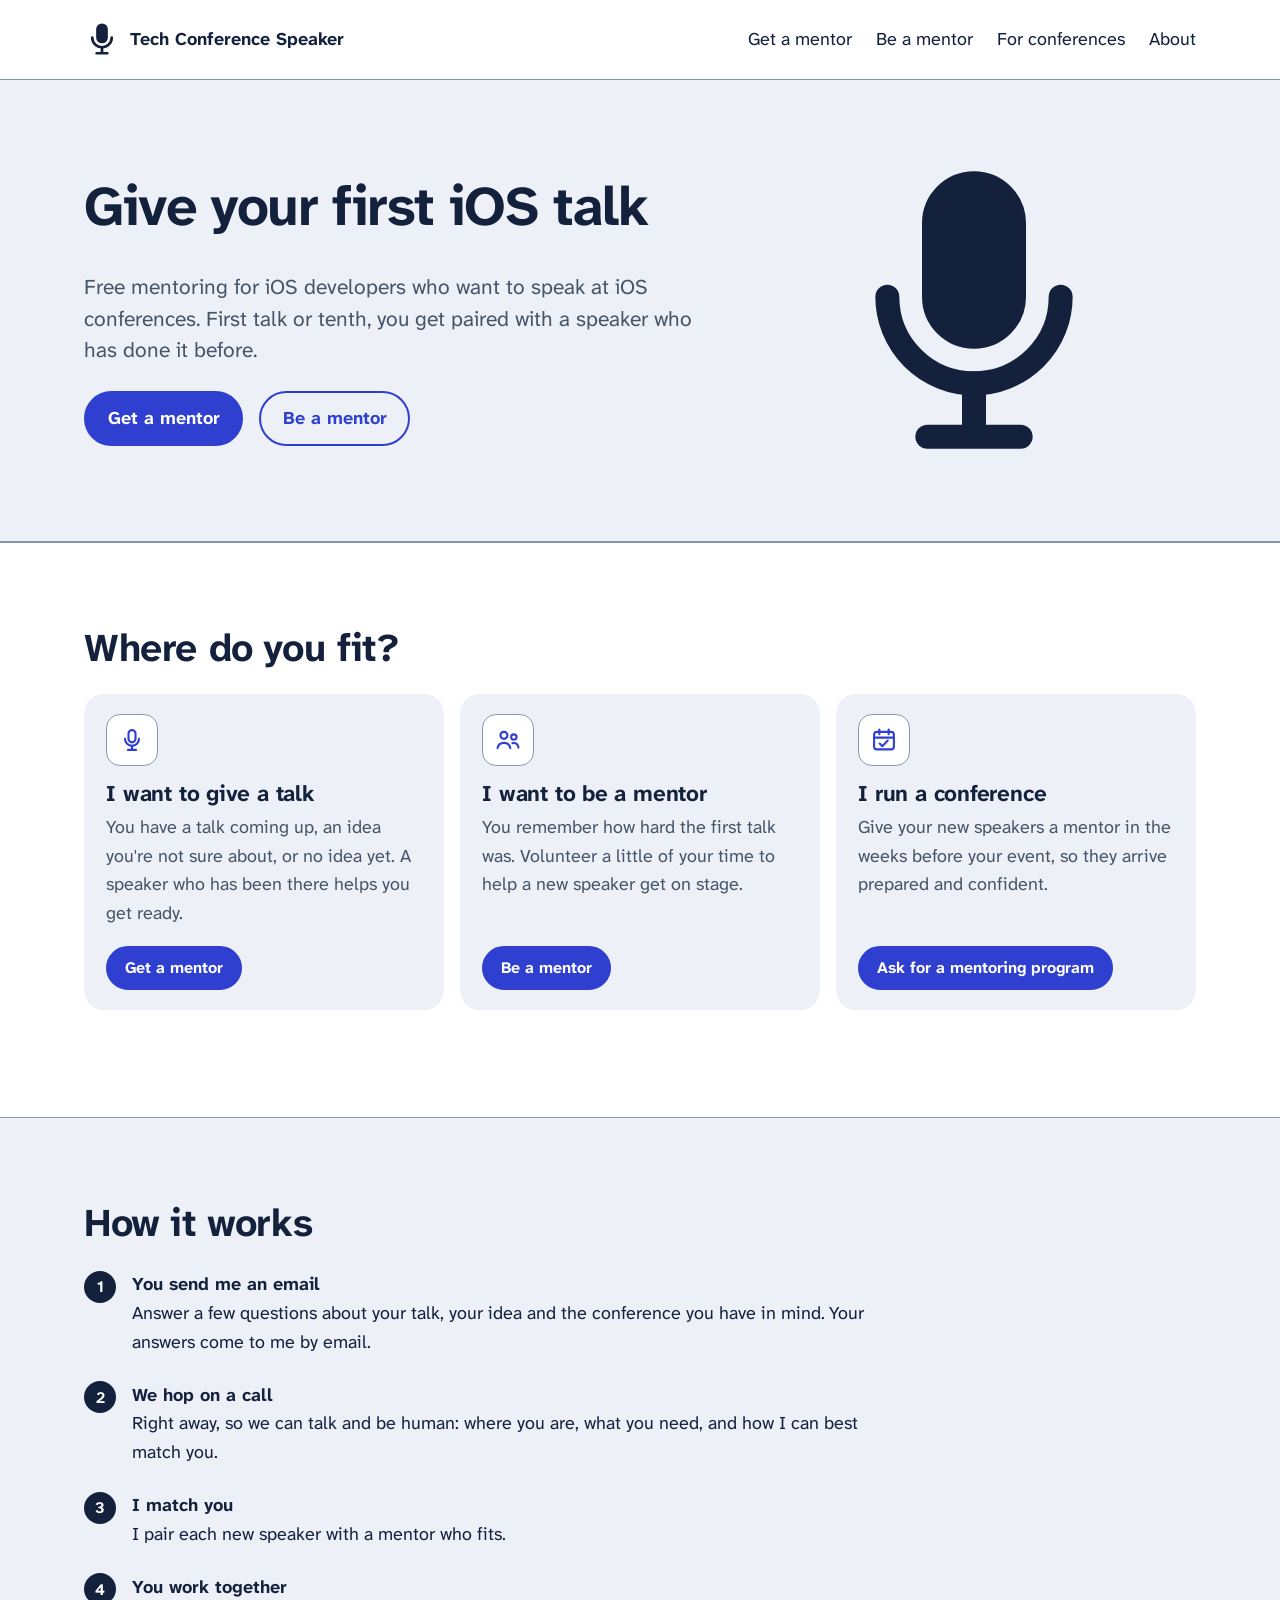
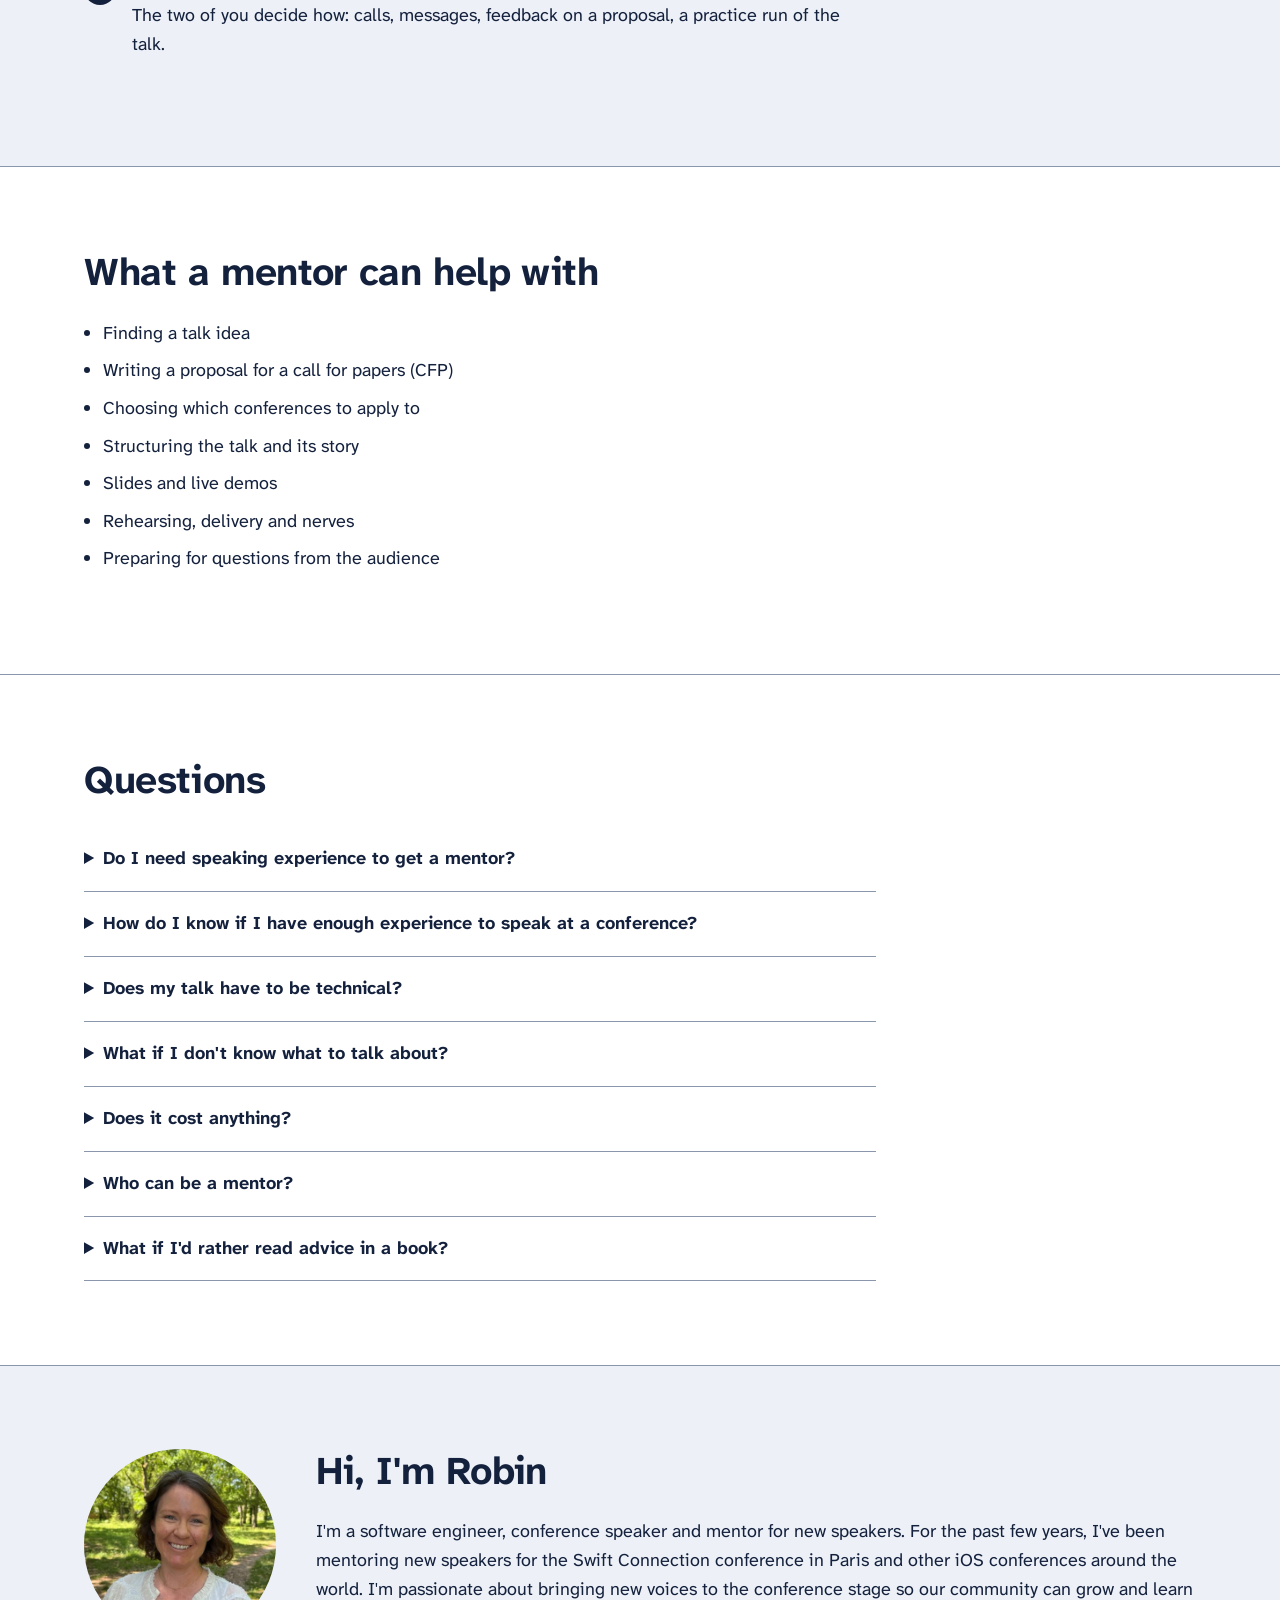
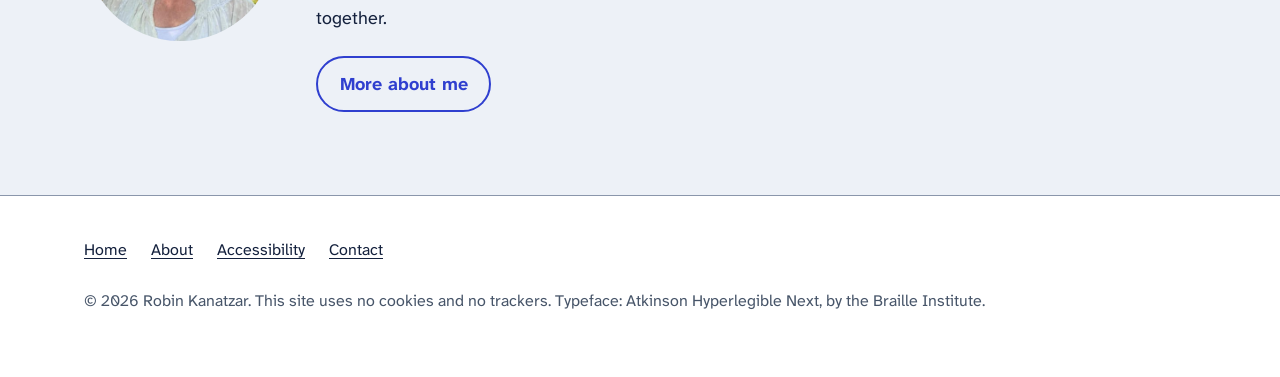
==== commit 8a7202be: "Add an accessibility statement, linked from every page's footer Co-Authored-By: Claude Fable 5.2 <no" ====
--- a/index.html
+++ b/index.html
@@ -157,6 +157,7 @@
     <ul>
       <li><a href="/">Home</a></li>
       <li><a href="/about/">About</a></li>
+      <li><a href="/accessibility/">Accessibility</a></li>
       <li><a href="mailto:hello@robinkanatzar.com">Contact<span class="sr-only"> (opens your email app)</span></a></li>
     </ul>
     <p>© 2026 Robin Kanatzar. This site uses no cookies and no trackers. Typeface: Atkinson Hyperlegible Next, by the Braille Institute.</p>
